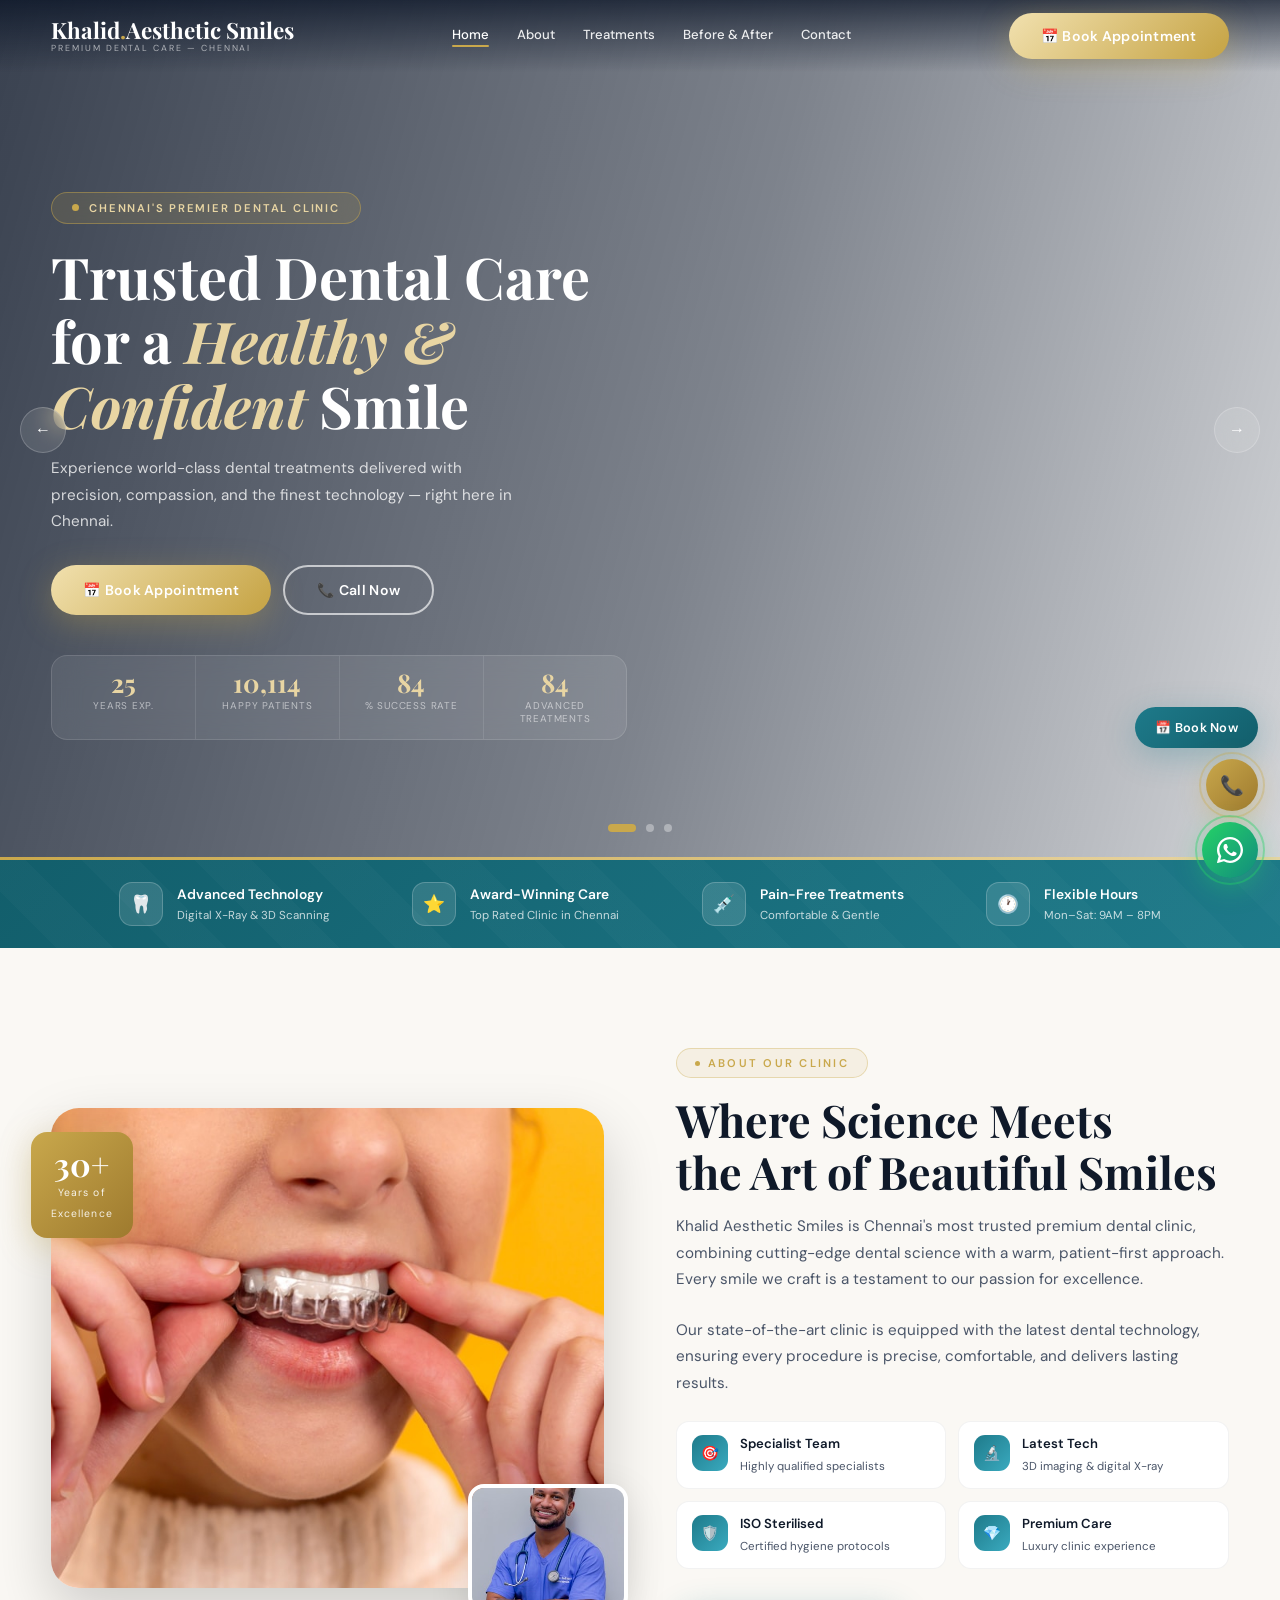
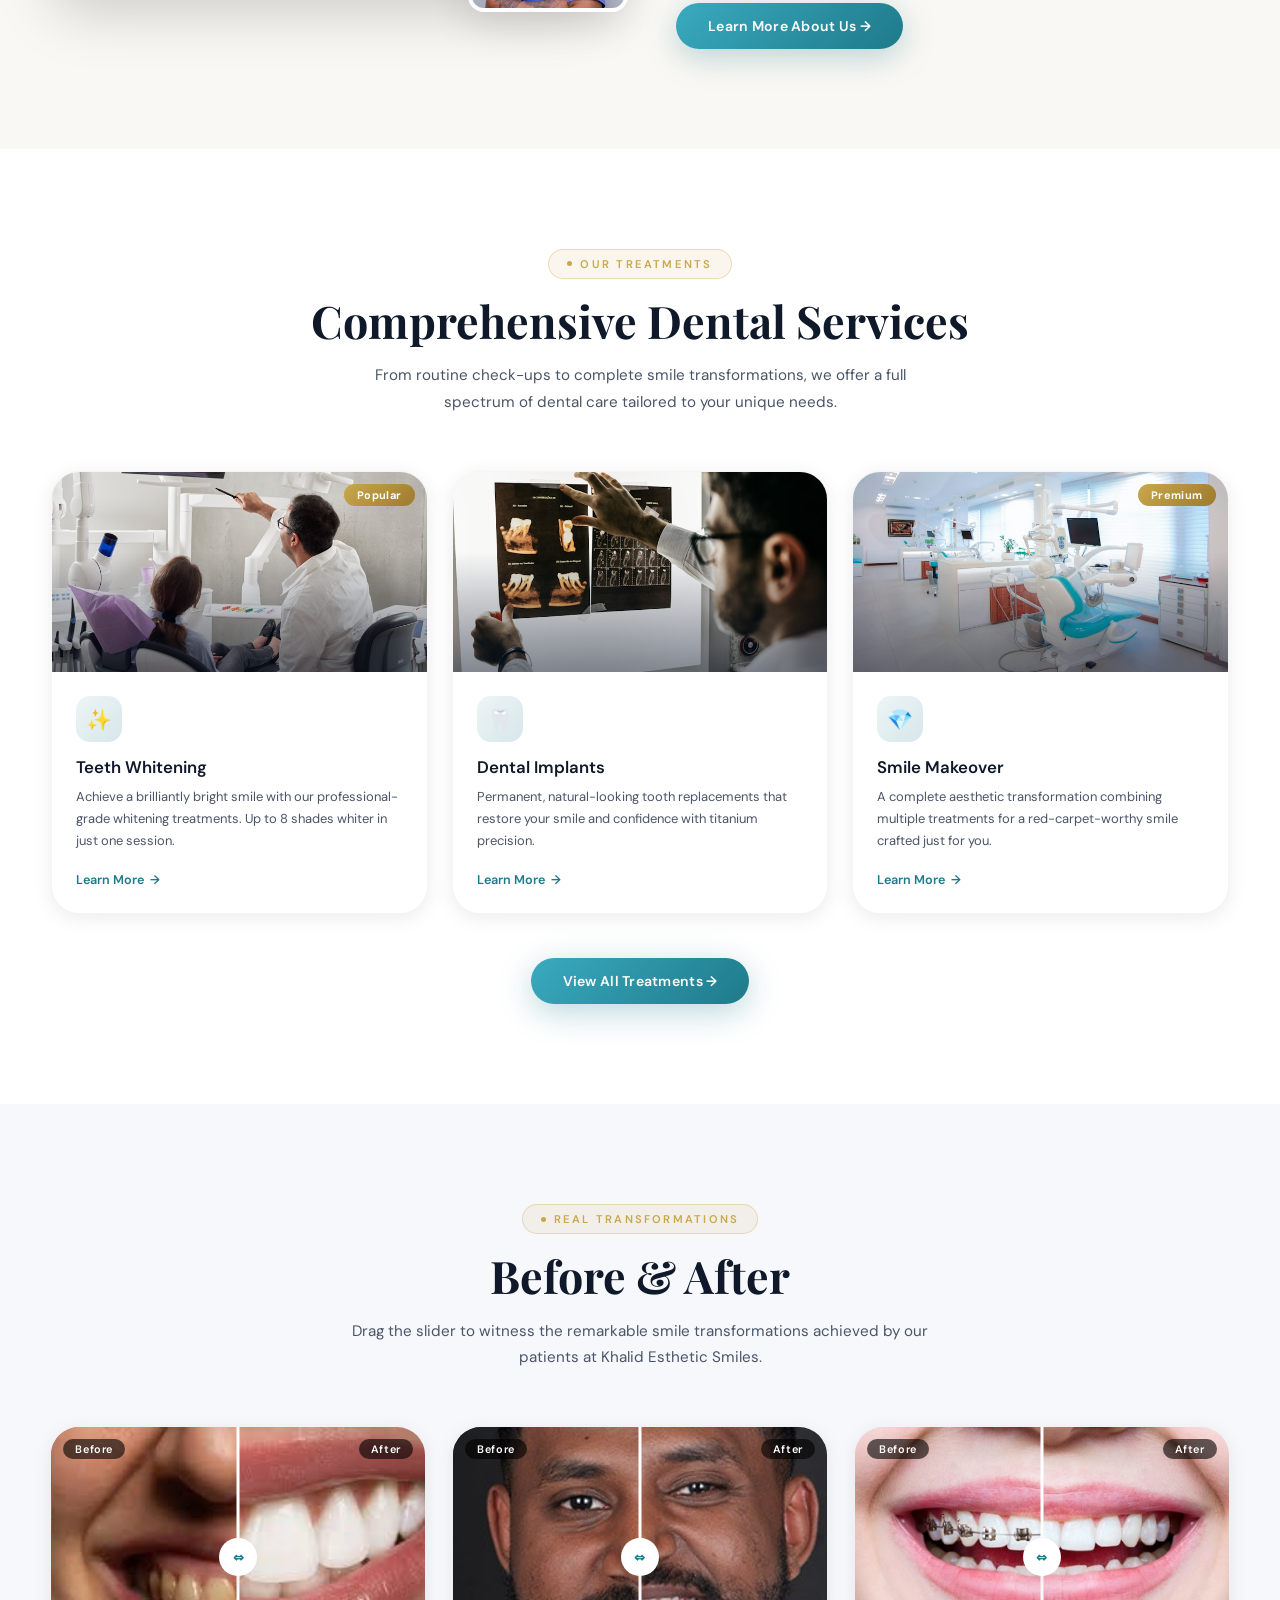
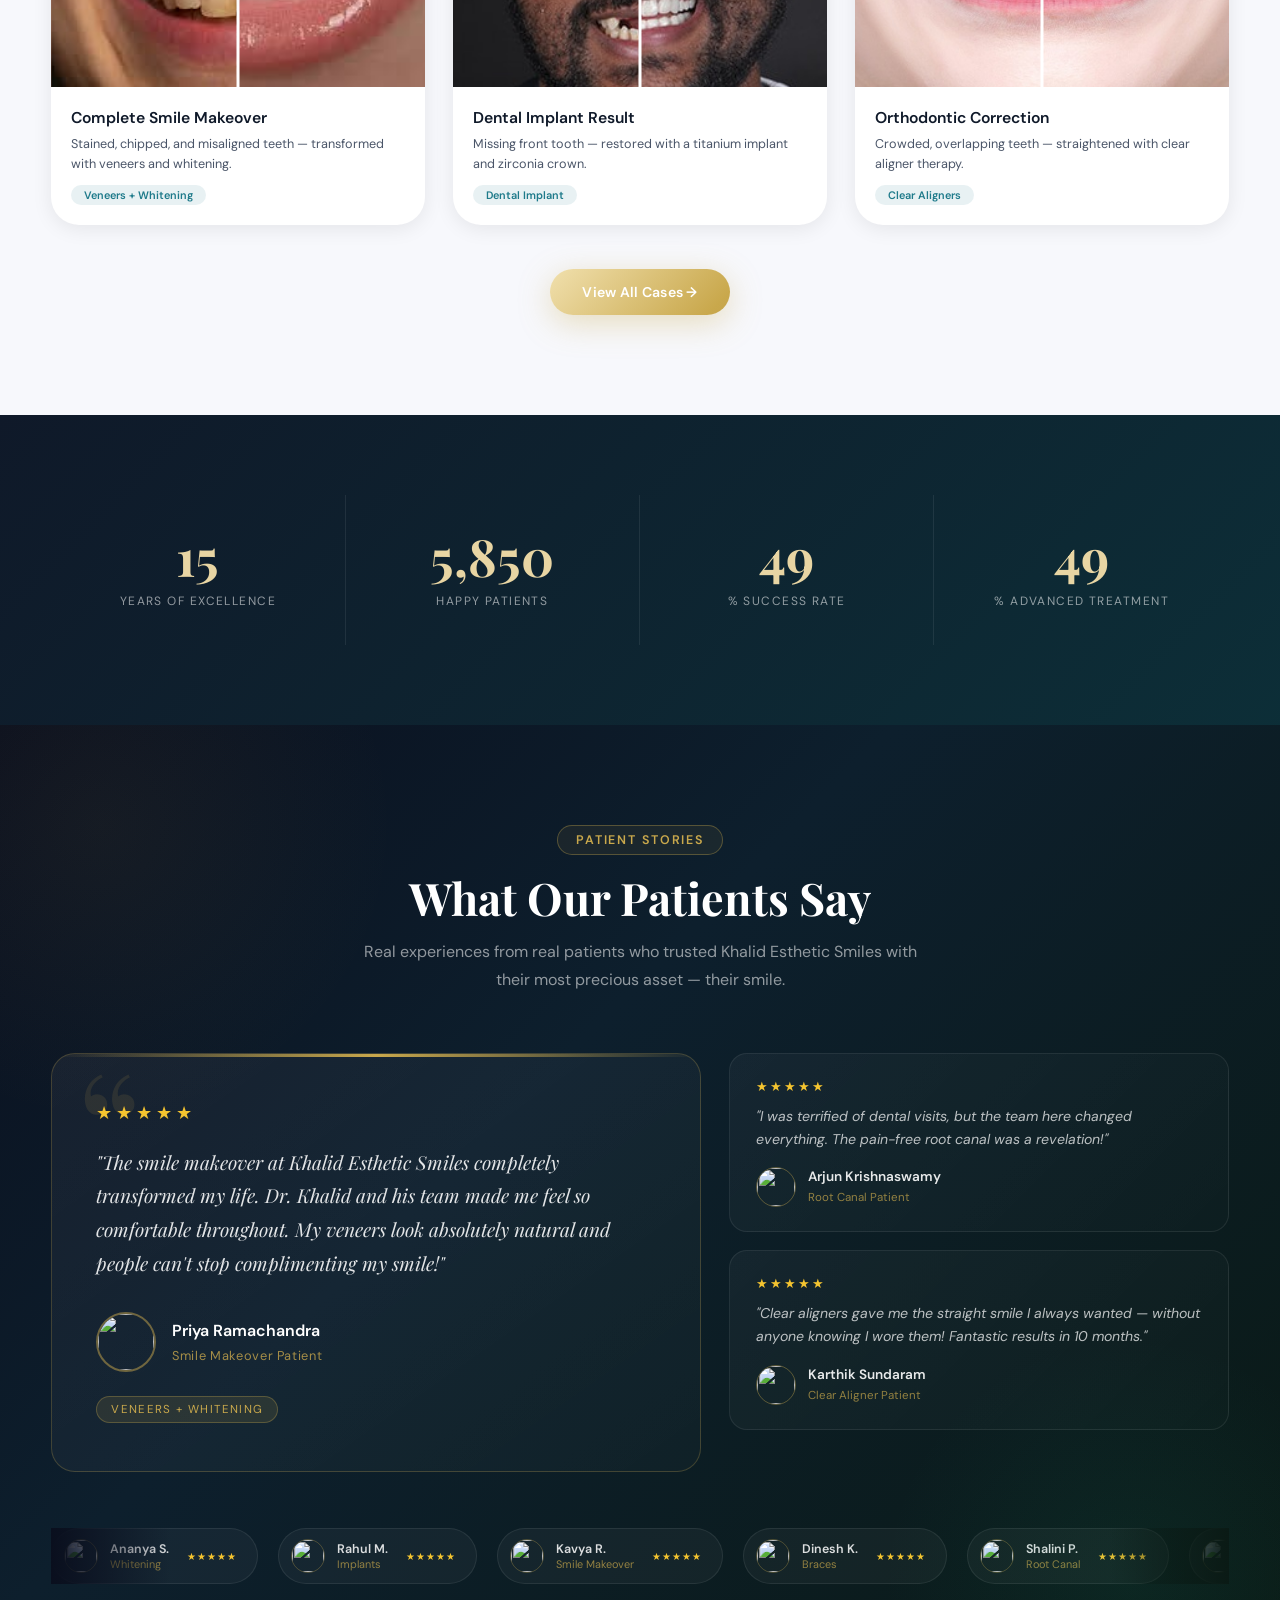
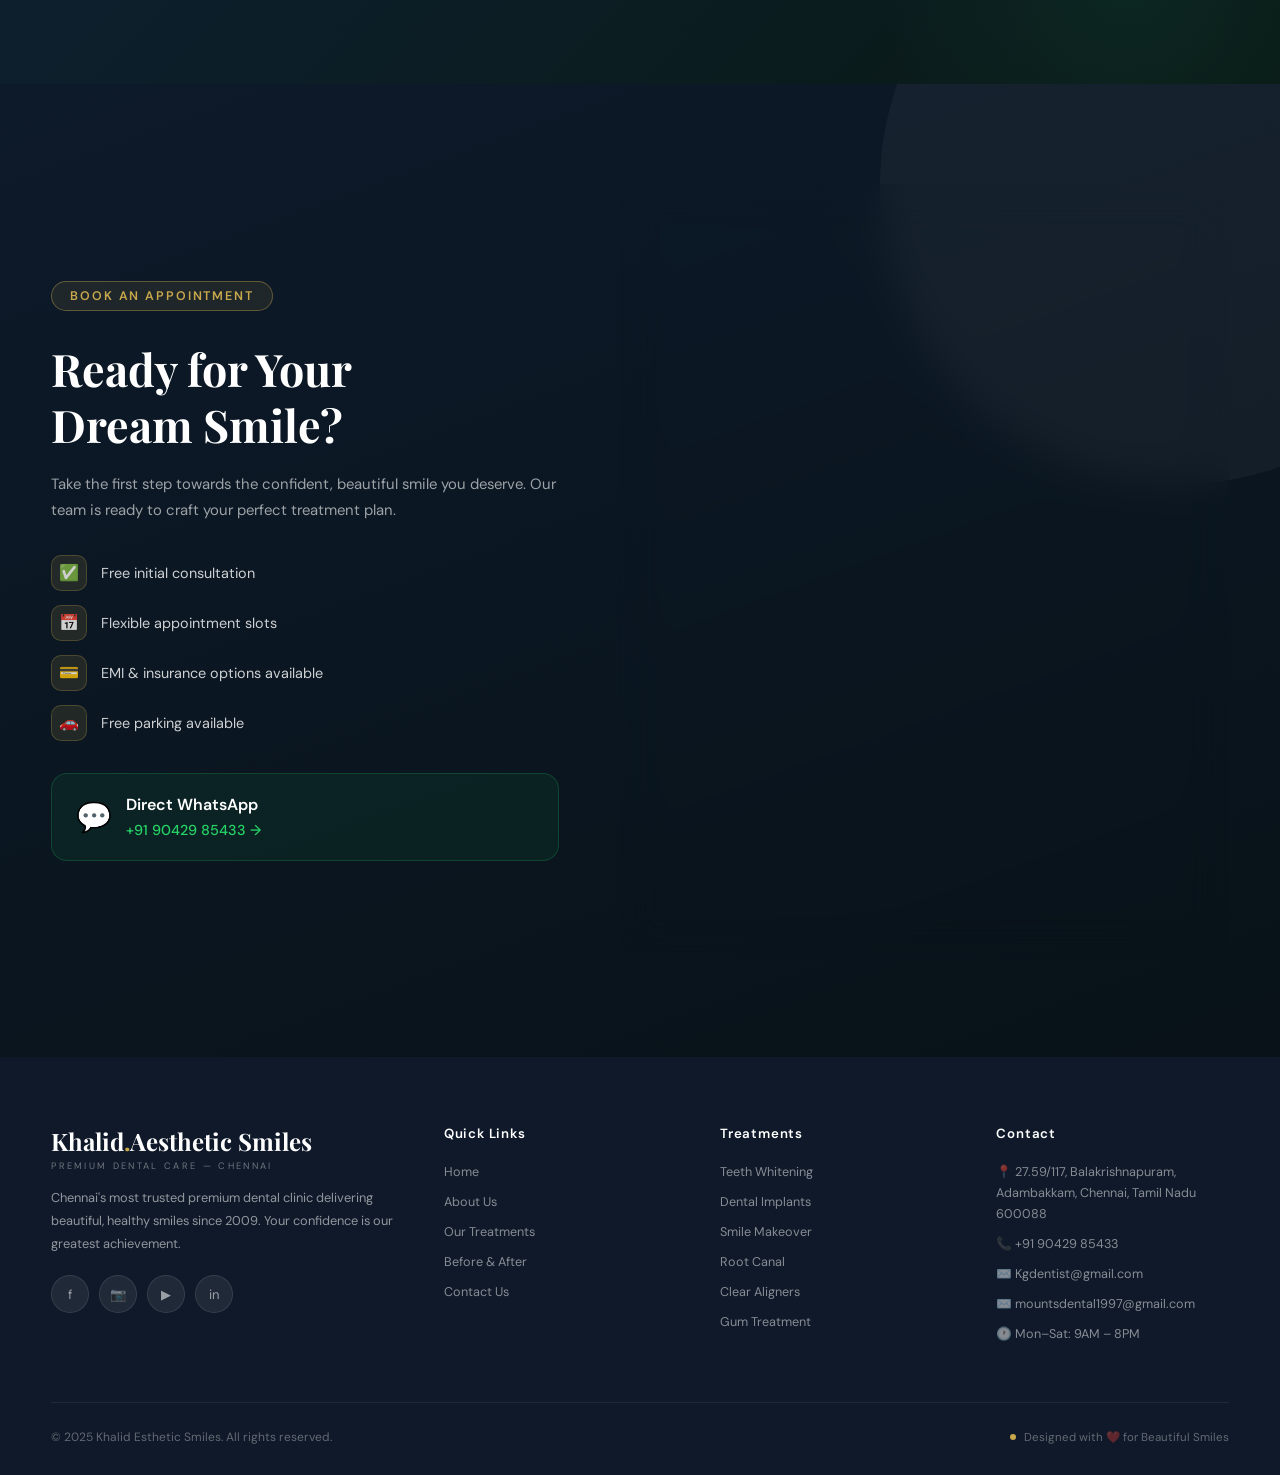
==== index.html @ a2b53bfa "Initial commit - Khalid Aesthetic Smiles dental website" ====
<!DOCTYPE html>
<html lang="en">
<head>
<meta charset="UTF-8">
<meta name="viewport" content="width=device-width, initial-scale=1.0">
<title>Khalid Esthetic Smiles | Premium Dental Care – Chennai</title>
<meta name="description" content="Khalid Esthetic Smiles – Chennai's trusted premium dental clinic. Teeth whitening, implants, smile makeovers, braces, root canals & more.">
<link rel="preconnect" href="https://fonts.googleapis.com">
<link href="https://fonts.googleapis.com/css2?family=Playfair+Display:ital,wght@0,400;0,600;0,700;1,400;1,600&family=DM+Sans:wght@300;400;500;600&display=swap" rel="stylesheet">
<link rel="stylesheet" href="css/style.css">

<style>
/* ══════════════════════════════════════
   REDESIGNED TESTIMONIALS SECTION
══════════════════════════════════════ */
.testimonials {
  padding: 100px 0;
  background: linear-gradient(135deg, #0a0f1e 0%, #0d1f2d 40%, #0a1a15 100%);
  position: relative;
  overflow: hidden;
}

.testimonials::before {
  content: '';
  position: absolute;
  top: -200px; left: -200px;
  width: 600px; height: 600px;
  background: radial-gradient(circle, rgba(201,168,76,0.06) 0%, transparent 70%);
  pointer-events: none;
}
.testimonials::after {
  content: '';
  position: absolute;
  bottom: -150px; right: -100px;
  width: 500px; height: 500px;
  background: radial-gradient(circle, rgba(32,178,140,0.08) 0%, transparent 70%);
  pointer-events: none;
}

.test-header {
  text-align: center;
  margin-bottom: 60px;
}
.test-header .section-tag {
  display: inline-block;
  color: #c9a84c;
  border: 1px solid rgba(201,168,76,0.35);
  background: rgba(201,168,76,0.08);
  padding: 6px 18px;
  border-radius: 30px;
  font-size: 0.78rem;
  letter-spacing: 0.15em;
  text-transform: uppercase;
  margin-bottom: 16px;
}
.test-header .section-title {
  font-family: 'Playfair Display', serif;
  font-size: clamp(2rem, 4vw, 2.8rem);
  color: #fff;
  margin-bottom: 14px;
  line-height: 1.2;
}
.test-header .section-sub {
  color: rgba(255,255,255,0.55);
  font-size: 1rem;
  max-width: 560px;
  margin: 0 auto;
  line-height: 1.7;
}

/* ── Featured Layout ── */
.test-layout {
  display: grid;
  grid-template-columns: 1.3fr 1fr;
  gap: 28px;
  align-items: start;
}

/* Big featured card on left */
.test-featured {
  background: linear-gradient(145deg, rgba(255,255,255,0.05), rgba(255,255,255,0.02));
  border: 1px solid rgba(201,168,76,0.25);
  border-radius: 24px;
  padding: 48px 44px;
  position: relative;
  overflow: hidden;
  transition: transform 0.4s ease, box-shadow 0.4s ease;
  cursor: pointer;
}
.test-featured:hover {
  transform: translateY(-6px);
  box-shadow: 0 30px 80px rgba(0,0,0,0.4), 0 0 0 1px rgba(201,168,76,0.4);
}
.test-featured::before {
  content: '\201C';
  position: absolute;
  top: -10px; left: 24px;
  font-family: 'Playfair Display', serif;
  font-size: 160px;
  color: rgba(201,168,76,0.12);
  line-height: 1;
  pointer-events: none;
}
.test-featured .tf-glow {
  position: absolute;
  top: 0; left: 0; right: 0; height: 3px;
  background: linear-gradient(90deg, transparent, #c9a84c, transparent);
  border-radius: 24px 24px 0 0;
}
.test-featured .tf-stars {
  display: flex;
  gap: 4px;
  margin-bottom: 22px;
}
.tf-star {
  font-size: 1.1rem;
  color: #f4c430;
  animation: starPop 0.3s ease both;
}
.tf-star:nth-child(1){animation-delay:0.1s}
.tf-star:nth-child(2){animation-delay:0.15s}
.tf-star:nth-child(3){animation-delay:0.2s}
.tf-star:nth-child(4){animation-delay:0.25s}
.tf-star:nth-child(5){animation-delay:0.3s}
@keyframes starPop {
  from { transform: scale(0) rotate(-20deg); opacity:0; }
  to   { transform: scale(1) rotate(0deg); opacity:1; }
}
.test-featured .tf-text {
  font-family: 'Playfair Display', serif;
  font-size: 1.2rem;
  font-style: italic;
  color: rgba(255,255,255,0.88);
  line-height: 1.75;
  margin-bottom: 32px;
}
.test-featured .tf-author {
  display: flex;
  align-items: center;
  gap: 16px;
}
.tf-avatar {
  width: 60px; height: 60px;
  border-radius: 50%;
  border: 2px solid rgba(201,168,76,0.5);
  overflow: hidden;
  flex-shrink: 0;
}
.tf-avatar img { width:100%; height:100%; object-fit:cover; }
.tf-name strong {
  display: block;
  color: #fff;
  font-size: 1rem;
  font-weight: 600;
  margin-bottom: 3px;
}
.tf-name span {
  color: rgba(201,168,76,0.8);
  font-size: 0.8rem;
  letter-spacing: 0.05em;
}
.tf-badge {
  display: inline-block;
  margin-top: 24px;
  background: rgba(201,168,76,0.12);
  border: 1px solid rgba(201,168,76,0.3);
  color: #c9a84c;
  font-size: 0.72rem;
  letter-spacing: 0.12em;
  text-transform: uppercase;
  padding: 5px 14px;
  border-radius: 30px;
}

/* Right column – stacked mini cards */
.test-stack {
  display: flex;
  flex-direction: column;
  gap: 18px;
}
.test-mini {
  background: linear-gradient(135deg, rgba(255,255,255,0.04), rgba(255,255,255,0.01));
  border: 1px solid rgba(255,255,255,0.08);
  border-radius: 18px;
  padding: 24px 26px;
  position: relative;
  cursor: pointer;
  transition: all 0.35s ease;
  overflow: hidden;
}
.test-mini::after {
  content: '';
  position: absolute;
  left: 0; top: 0; bottom: 0;
  width: 3px;
  background: linear-gradient(180deg, #c9a84c, #20b28c);
  border-radius: 18px 0 0 18px;
  opacity: 0;
  transition: opacity 0.3s;
}
.test-mini:hover {
  border-color: rgba(201,168,76,0.3);
  transform: translateX(6px);
  background: rgba(255,255,255,0.06);
}
.test-mini:hover::after { opacity: 1; }
.tm-stars { font-size: 0.8rem; color:#f4c430; margin-bottom: 10px; letter-spacing: 2px; }
.tm-text {
  color: rgba(255,255,255,0.72);
  font-size: 0.88rem;
  line-height: 1.65;
  margin-bottom: 16px;
  font-style: italic;
}
.tm-author {
  display: flex;
  align-items: center;
  gap: 12px;
}
.tm-avatar {
  width: 40px; height: 40px;
  border-radius: 50%;
  border: 1.5px solid rgba(201,168,76,0.4);
  overflow: hidden;
  flex-shrink: 0;
}
.tm-avatar img { width:100%; height:100%; object-fit:cover; }
.tm-name strong {
  display: block;
  color: rgba(255,255,255,0.9);
  font-size: 0.85rem;
  font-weight: 600;
}
.tm-name span {
  color: rgba(201,168,76,0.7);
  font-size: 0.72rem;
}

/* ── Scrolling marquee strip below ── */
.test-marquee-wrap {
  margin-top: 56px;
  overflow: hidden;
  position: relative;
}
.test-marquee-wrap::before,
.test-marquee-wrap::after {
  content: '';
  position: absolute;
  top: 0; bottom: 0;
  width: 120px;
  z-index: 2;
  pointer-events: none;
}
.test-marquee-wrap::before {
  left: 0;
  background: linear-gradient(90deg, #0a0f1e, transparent);
}
.test-marquee-wrap::after {
  right: 0;
  background: linear-gradient(-90deg, #0a1a15, transparent);
}
.test-marquee {
  display: flex;
  gap: 20px;
  animation: marqueeScroll 30s linear infinite;
  width: max-content;
}
.test-marquee:hover { animation-play-state: paused; }
@keyframes marqueeScroll {
  from { transform: translateX(0); }
  to   { transform: translateX(-50%); }
}
.tm-chip {
  display: flex;
  align-items: center;
  gap: 12px;
  background: rgba(255,255,255,0.04);
  border: 1px solid rgba(255,255,255,0.08);
  border-radius: 50px;
  padding: 10px 20px 10px 12px;
  white-space: nowrap;
  flex-shrink: 0;
  transition: border-color 0.3s;
}
.tm-chip:hover { border-color: rgba(201,168,76,0.35); }
.tm-chip-avatar {
  width: 34px; height: 34px;
  border-radius: 50%;
  overflow: hidden;
  border: 1.5px solid rgba(201,168,76,0.3);
  flex-shrink: 0;
}
.tm-chip-avatar img { width:100%; height:100%; object-fit:cover; }
.tm-chip-text { display: flex; flex-direction: column; }
.tm-chip-name { color: rgba(255,255,255,0.85); font-size: 0.78rem; font-weight: 600; }
.tm-chip-sub { color: rgba(201,168,76,0.7); font-size: 0.68rem; }
.tm-chip-stars { color: #f4c430; font-size: 0.65rem; letter-spacing: 1px; margin-left: 6px; }

/* ══════════════════════════════════════
   APPOINTMENT SECTION — WHATSAPP WIRED
══════════════════════════════════════ */
.appt-section {
  padding: 100px 0;
  background: linear-gradient(160deg, #0d1a2a, #081218);
  position: relative;
  overflow: hidden;
}
.appt-section::before {
  content: '';
  position: absolute;
  top: 0; left: 0; right: 0; bottom: 0;
  background: url("data:image/svg+xml,%3Csvg width='60' height='60' viewBox='0 0 60 60' xmlns='http://www.w3.org/2000/svg'%3E%3Cg fill='none' fill-rule='evenodd'%3E%3Cg fill='%23c9a84c' fill-opacity='0.03'%3E%3Cpath d='M36 34v-4h-2v4h-4v2h4v4h2v-4h4v-2h-4zm0-30V0h-2v4h-4v2h4v4h2V6h4V4h-4zM6 34v-4H4v4H0v2h4v4h2v-4h4v-2H6zM6 4V0H4v4H0v2h4v4h2V6h4V4H6z'/%3E%3C/g%3E%3C/g%3E%3C/svg%3E");
  pointer-events: none;
}

.appt-inner {
  display: grid;
  grid-template-columns: 1fr 1.2fr;
  gap: 60px;
  align-items: center;
  position: relative;
}

.appt-text h2 {
  font-family: 'Playfair Display', serif;
  font-size: clamp(2rem, 4vw, 2.8rem);
  color: #fff;
  line-height: 1.25;
  margin-bottom: 18px;
  margin-top: 14px;
}
.appt-text p {
  color: rgba(255,255,255,0.6);
  line-height: 1.75;
  margin-bottom: 32px;
}

.appt-features { display: flex; flex-direction: column; gap: 14px; }
.appt-feat {
  display: flex;
  align-items: center;
  gap: 14px;
  color: rgba(255,255,255,0.8);
  font-size: 0.9rem;
}
.appt-feat-icon {
  width: 36px; height: 36px;
  background: rgba(201,168,76,0.12);
  border: 1px solid rgba(201,168,76,0.25);
  border-radius: 10px;
  display: flex; align-items: center; justify-content: center;
  font-size: 1rem;
  flex-shrink: 0;
}

/* Form Card */
.appt-form-wrap {
  background: rgba(255,255,255,0.03);
  border: 1px solid rgba(255,255,255,0.1);
  border-radius: 28px;
  padding: 44px 40px;
  position: relative;
  backdrop-filter: blur(20px);
  box-shadow: 0 40px 100px rgba(0,0,0,0.4);
}
.appt-form-wrap::before {
  content: '';
  position: absolute;
  top: 0; left: 10%; right: 10%;
  height: 2px;
  background: linear-gradient(90deg, transparent, #c9a84c 40%, #20b28c 60%, transparent);
  border-radius: 100%;
}

.form-title {
  font-family: 'Playfair Display', serif;
  font-size: 1.6rem;
  color: #fff;
  margin-bottom: 6px;
}
.form-sub {
  color: rgba(255,255,255,0.45);
  font-size: 0.85rem;
  margin-bottom: 28px;
}

.form-row {
  display: grid;
  grid-template-columns: 1fr 1fr;
  gap: 16px;
}
.form-group {
  margin-bottom: 18px;
  display: flex;
  flex-direction: column;
  gap: 7px;
}
.form-group label {
  color: rgba(255,255,255,0.65);
  font-size: 0.78rem;
  letter-spacing: 0.07em;
  text-transform: uppercase;
  font-weight: 500;
}
.form-group input,
.form-group select,
.form-group textarea {
  background: rgba(255,255,255,0.04);
  border: 1px solid rgba(255,255,255,0.1);
  border-radius: 12px;
  padding: 13px 16px;
  color: #fff;
  font-size: 0.9rem;
  font-family: 'DM Sans', sans-serif;
  outline: none;
  transition: border-color 0.3s, background 0.3s, box-shadow 0.3s;
  width: 100%;
  box-sizing: border-box;
}
.form-group input::placeholder,
.form-group textarea::placeholder {
  color: rgba(255,255,255,0.25);
}
.form-group select option {
  background: #0d1a2a;
  color: #fff;
}
.form-group input:focus,
.form-group select:focus,
.form-group textarea:focus {
  border-color: rgba(201,168,76,0.6);
  background: rgba(201,168,76,0.04);
  box-shadow: 0 0 0 3px rgba(201,168,76,0.08);
}
.form-group textarea {
  resize: vertical;
  min-height: 90px;
}

/* WhatsApp Submit Button */
.submit-btn {
  width: 100%;
  padding: 16px;
  background: linear-gradient(135deg, #25D366, #128C7E);
  border: none;
  border-radius: 14px;
  color: #fff;
  font-size: 1rem;
  font-weight: 600;
  font-family: 'DM Sans', sans-serif;
  cursor: pointer;
  display: flex;
  align-items: center;
  justify-content: center;
  gap: 10px;
  transition: transform 0.25s ease, box-shadow 0.25s ease;
  margin-top: 6px;
  box-shadow: 0 8px 30px rgba(37,211,102,0.3);
  letter-spacing: 0.02em;
}
.submit-btn:hover {
  transform: translateY(-3px);
  box-shadow: 0 14px 40px rgba(37,211,102,0.45);
}
.submit-btn:active {
  transform: translateY(0);
}
.submit-btn svg {
  width: 22px; height: 22px; flex-shrink: 0;
}

.wa-note {
  text-align: center;
  margin-top: 14px;
  color: rgba(255,255,255,0.35);
  font-size: 0.75rem;
  display: flex;
  align-items: center;
  justify-content: center;
  gap: 6px;
}
.wa-note::before { content: '🔒'; font-size: 0.75rem; }

/* Success Message */
.success-msg {
  display: none;
  text-align: center;
  padding: 40px 20px;
  animation: successPop 0.5s cubic-bezier(0.34,1.56,0.64,1) both;
}
@keyframes successPop {
  from { transform: scale(0.7); opacity: 0; }
  to   { transform: scale(1); opacity: 1; }
}
.success-msg .check {
  font-size: 4rem;
  margin-bottom: 14px;
  animation: checkBounce 0.6s ease 0.2s both;
}
@keyframes checkBounce {
  0%,100%{transform:scale(1)} 50%{transform:scale(1.3)}
}
.success-msg h4 {
  font-family: 'Playfair Display', serif;
  font-size: 1.6rem;
  color: #fff;
  margin-bottom: 10px;
}
.success-msg p {
  color: rgba(255,255,255,0.6);
  font-size: 0.9rem;
  line-height: 1.6;
}
.success-msg .wa-link {
  display: inline-flex;
  align-items: center;
  gap: 8px;
  margin-top: 20px;
  background: linear-gradient(135deg, #25D366, #128C7E);
  color: #fff;
  padding: 12px 24px;
  border-radius: 50px;
  text-decoration: none;
  font-weight: 600;
  font-size: 0.9rem;
  box-shadow: 0 6px 20px rgba(37,211,102,0.3);
  transition: transform 0.3s;
}
.success-msg .wa-link:hover { transform: scale(1.05); }

/* ── Responsive ── */
@media (max-width: 900px) {
  .test-layout { grid-template-columns: 1fr; }
  .appt-inner  { grid-template-columns: 1fr; }
  .appt-text   { text-align: center; }
  .appt-features { align-items: center; }
}
@media (max-width: 600px) {
  .form-row { grid-template-columns: 1fr; }
  .appt-form-wrap { padding: 28px 22px; }
  .test-featured { padding: 32px 26px; }
}
</style>
</head>
<body>

<!-- ══ NAVBAR ══ -->
<nav id="navbar">
  <div class="container">
    <div class="nav-inner">
      <a class="logo" href="index.html">
        <span class="logo-main">Khalid<span class="logo-dot">.</span>Aesthetic Smiles</span>
        <span class="logo-sub">Premium Dental Care — Chennai</span>
      </a>
      <div class="nav-links">
        <a href="index.html" class="active">Home</a>
        <a href="pages/about.html">About</a>
        <a href="pages/treatments.html">Treatments</a>
        <a href="pages/before-after.html">Before &amp; After</a>
        <a href="pages/contact.html">Contact</a>
      </div>
      <div class="nav-cta">
        <button class="btn btn-gold" onclick="scrollToAppt()">📅 Book Appointment</button>
      </div>
      <div class="hamburger" onclick="toggleMobile()">
        <span></span><span></span><span></span>
      </div>
    </div>
  </div>
</nav>

<!-- Mobile Menu -->
<div class="mobile-menu" id="mobileMenu">
  <span class="mobile-close" onclick="toggleMobile()">✕</span>
  <a href="index.html" onclick="toggleMobile()">Home</a>
  <a href="pages/about.html" onclick="toggleMobile()">About Us</a>
  <a href="pages/treatments.html" onclick="toggleMobile()">Treatments</a>
  <a href="pages/before-after.html" onclick="toggleMobile()">Before &amp; After</a>
  <a href="pages/contact.html" onclick="toggleMobile()">Contact</a>
  <button class="btn btn-gold" onclick="scrollToAppt();toggleMobile()">📅 Book Appointment</button>
</div>

<!-- ══ HERO SLIDER ══ -->
<section id="hero">
  <div class="slides-wrap">
    <div class="slide slide-1 active">
      <div class="slide-bg"></div>
      <div class="slide-overlay"></div>
    </div>
    <div class="slide slide-2">
      <div class="slide-bg"></div>
      <div class="slide-overlay"></div>
    </div>
    <div class="slide slide-3">
      <div class="slide-bg"></div>
      <div class="slide-overlay"></div>
    </div>
  </div>
  <div class="slide-progress" id="slideProgress"></div>
  <div class="container hero-content">
    <div class="hero-inner">
      <div class="hero-badge">
        <span class="badge-dot"></span>
        Chennai's Premier Dental Clinic
      </div>
      <h1 class="hero-title">
        Trusted Dental Care<br>for a <em>Healthy &amp;<br>Confident</em> Smile
      </h1>
      <p class="hero-sub">
        Experience world-class dental treatments delivered with precision, compassion, and the finest technology — right here in Chennai.
      </p>
      <div class="hero-btns">
        <button class="btn btn-gold" onclick="scrollToAppt()">📅 Book Appointment</button>
        <a class="btn btn-outline" href="tel:+919042985433">📞 Call Now</a>
      </div>
      <div class="hero-stats">
        <div class="hero-stat">
          <span class="hero-stat-num" data-target="30">0</span>
          <span class="hero-stat-label">Years Exp.</span>
        </div>
        <div class="hero-stat">
          <span class="hero-stat-num" data-target="12000">0</span>
          <span class="hero-stat-label">Happy Patients</span>
        </div>
        <div class="hero-stat">
          <span class="hero-stat-num" data-target="100">0</span>
          <span class="hero-stat-label">% Success Rate</span>
        </div>
        <div class="hero-stat">
          <span class="hero-stat-num" data-target="100">0</span>
          <span class="hero-stat-label">Advanced Treatments</span>
        </div>
      </div>
    </div>
  </div>
  <div class="slide-arrows">
    <button class="arrow" onclick="changeSlide(-1)">&#8592;</button>
    <button class="arrow" onclick="changeSlide(1)">&#8594;</button>
  </div>
  <div class="slide-indicators">
    <div class="dot active" onclick="goSlide(0)"></div>
    <div class="dot" onclick="goSlide(1)"></div>
    <div class="dot" onclick="goSlide(2)"></div>
  </div>
</section>

<!-- ══ INTRO STRIP ══ -->
<div class="intro-strip">
  <div class="container">
    <div class="strip-inner">
      <div class="strip-item">
        <div class="strip-icon">🦷</div>
        <div class="strip-text"><strong>Advanced Technology</strong><span>Digital X-Ray &amp; 3D Scanning</span></div>
      </div>
      <div class="strip-item">
        <div class="strip-icon">⭐</div>
        <div class="strip-text"><strong>Award-Winning Care</strong><span>Top Rated Clinic in Chennai</span></div>
      </div>
      <div class="strip-item">
        <div class="strip-icon">💉</div>
        <div class="strip-text"><strong>Pain-Free Treatments</strong><span>Comfortable &amp; Gentle</span></div>
      </div>
      <div class="strip-item">
        <div class="strip-icon">🕐</div>
        <div class="strip-text"><strong>Flexible Hours</strong><span>Mon–Sat: 9AM – 8PM</span></div>
      </div>
    </div>
  </div>
</div>

<!-- ══ ABOUT SHORT ══ -->
<section class="about-short">
  <div class="container">
    <div class="about-grid">
      <div class="about-img-wrap reveal-left">
        <div class="about-img-main">
          <img src="img/about.jpg" alt="Khalid Dental Clinic">
        </div>
        <div class="about-img-float">
          <img src="img/about1.jpg" alt="Doctor">
        </div>
        <div class="about-badge-float">
          <strong>30+</strong>
          <span>Years of<br>Excellence</span>
        </div>
      </div>
      <div class="about-text reveal-right">
        <div class="section-tag">About Our Clinic</div>
        <h2 class="section-title">Where Science Meets<br>the Art of Beautiful Smiles</h2>
        <p class="section-sub">Khalid Aesthetic Smiles is Chennai's most trusted premium dental clinic, combining cutting-edge dental science with a warm, patient-first approach. Every smile we craft is a testament to our passion for excellence.</p>
        <p class="section-sub" style="margin-top:14px">Our state-of-the-art clinic is equipped with the latest dental technology, ensuring every procedure is precise, comfortable, and delivers lasting results.</p>
        <div class="about-features">
          <div class="about-feat"><div class="feat-icon">🎯</div><div class="feat-text"><strong>Specialist Team</strong><span>Highly qualified specialists</span></div></div>
          <div class="about-feat"><div class="feat-icon">🔬</div><div class="feat-text"><strong>Latest Tech</strong><span>3D imaging &amp; digital X-ray</span></div></div>
          <div class="about-feat"><div class="feat-icon">🛡️</div><div class="feat-text"><strong>ISO Sterilised</strong><span>Certified hygiene protocols</span></div></div>
          <div class="about-feat"><div class="feat-icon">💎</div><div class="feat-text"><strong>Premium Care</strong><span>Luxury clinic experience</span></div></div>
        </div>
        <div style="margin-top:34px">
          <a class="btn btn-teal" href="pages/about.html">Learn More About Us →</a>
        </div>
      </div>
    </div>
  </div>
</section>

<!-- ══ SERVICES ══ -->
<section class="services">
  <div class="container">
    <div class="services-header">
      <div class="section-tag reveal">Our Treatments</div>
      <h2 class="section-title reveal d1">Comprehensive Dental Services</h2>
      <p class="section-sub reveal d2">From routine check-ups to complete smile transformations, we offer a full spectrum of dental care tailored to your unique needs.</p>
    </div>
    <div class="services-grid">
      <div class="service-card reveal d1">
        <div class="service-img">
          <img src="img/s1.jpg" alt="Teeth Whitening">
          <div class="service-img-overlay"></div>
          <div class="service-badge">Popular</div>
        </div>
        <div class="service-body">
          <div class="service-icon">✨</div>
          <h3>Teeth Whitening</h3>
          <p>Achieve a brilliantly bright smile with our professional-grade whitening treatments. Up to 8 shades whiter in just one session.</p>
          <a class="learn-more" href="pages/treatments.html">Learn More <span>→</span></a>
        </div>
      </div>
      <div class="service-card reveal d2">
        <div class="service-img">
          <img src="img/s2.jpg" alt="Dental Implants">
          <div class="service-img-overlay"></div>
        </div>
        <div class="service-body">
          <div class="service-icon">🦷</div>
          <h3>Dental Implants</h3>
          <p>Permanent, natural-looking tooth replacements that restore your smile and confidence with titanium precision.</p>
          <a class="learn-more" href="pages/treatments.html">Learn More <span>→</span></a>
        </div>
      </div>
      <div class="service-card reveal d3">
        <div class="service-img">
          <img src="img/s3.jpg" alt="Smile Makeover">
          <div class="service-img-overlay"></div>
          <div class="service-badge">Premium</div>
        </div>
        <div class="service-body">
          <div class="service-icon">💎</div>
          <h3>Smile Makeover</h3>
          <p>A complete aesthetic transformation combining multiple treatments for a red-carpet-worthy smile crafted just for you.</p>
          <a class="learn-more" href="pages/treatments.html">Learn More <span>→</span></a>
        </div>
      </div>
    </div>
    <div style="text-align:center;margin-top:44px">
      <a class="btn btn-teal" href="pages/treatments.html">View All Treatments →</a>
    </div>
  </div>
</section>

<!-- ══ BEFORE AFTER PREVIEW ══ -->
<section class="before-after">
  <div class="container">
    <div class="ba-header">
      <div class="section-tag reveal">Real Transformations</div>
      <h2 class="section-title reveal d1">Before &amp; After</h2>
      <p class="section-sub reveal d2">Drag the slider to witness the remarkable smile transformations achieved by our patients at Khalid Esthetic Smiles.</p>
    </div>
    <div class="ba-grid">
      <div class="ba-card reveal d1">
        <div class="ba-compare" id="ba1">
          <div class="ba-before"><img src="img/t2.jpg" alt="Before"></div>
          <div class="ba-after" id="ba1-after"><img src="img/t1.jpg" alt="After"></div>
          <div class="ba-divider" id="ba1-div"></div>
          <div class="ba-handle" id="ba1-hdl">⇔</div>
          <div class="ba-labels"><span class="ba-label">Before</span><span class="ba-label">After</span></div>
        </div>
        <div class="ba-info"><h3>Complete Smile Makeover</h3><p>Stained, chipped, and misaligned teeth — transformed with veneers and whitening.</p><span class="ba-tag">Veneers + Whitening</span></div>
      </div>
      <div class="ba-card reveal d2">
        <div class="ba-compare" id="ba2">
          <div class="ba-before"><img src="img/t4.jpg" alt="Before"></div>
          <div class="ba-after" id="ba2-after"><img src="img/t3.jpg" alt="After"></div>
          <div class="ba-divider" id="ba2-div"></div>
          <div class="ba-handle" id="ba2-hdl">⇔</div>
          <div class="ba-labels"><span class="ba-label">Before</span><span class="ba-label">After</span></div>
        </div>
        <div class="ba-info"><h3>Dental Implant Result</h3><p>Missing front tooth — restored with a titanium implant and zirconia crown.</p><span class="ba-tag">Dental Implant</span></div>
      </div>
      <div class="ba-card reveal d3">
        <div class="ba-compare" id="ba3">
          <div class="ba-before"><img src="img/t6.jpg" alt="Before"></div>
          <div class="ba-after" id="ba3-after"><img src="img/t5.jpg" alt="After"></div>
          <div class="ba-divider" id="ba3-div"></div>
          <div class="ba-handle" id="ba3-hdl">⇔</div>
          <div class="ba-labels"><span class="ba-label">Before</span><span class="ba-label">After</span></div>
        </div>
        <div class="ba-info"><h3>Orthodontic Correction</h3><p>Crowded, overlapping teeth — straightened with clear aligner therapy.</p><span class="ba-tag">Clear Aligners</span></div>
      </div>
    </div>
    <div style="text-align:center;margin-top:44px">
      <a class="btn btn-gold" href="pages/before-after.html">View All Cases →</a>
    </div>
  </div>
</section>

<!-- ══ COUNTERS ══ -->
<section class="counters">
  <div class="container">
    <div class="counters-grid">
      <div class="counter-item reveal"><div class="counter-num count-anim" data-target="30">0</div><div class="counter-label">Years of Excellence</div></div>
      <div class="counter-item reveal d1"><div class="counter-num count-anim" data-target="12000">0</div><div class="counter-label">Happy Patients</div></div>
      <div class="counter-item reveal d2"><div class="counter-num count-anim" data-target="100">0</div><div class="counter-label">% Success Rate</div></div>
      <div class="counter-item reveal d3"><div class="counter-num count-anim" data-target="100">0</div><div class="counter-label">% Advanced Treatment</div></div>
    </div>
  </div>
</section>

<!-- ══════════════════════════════════════════════
     ✨ NEW REDESIGNED TESTIMONIALS SECTION ✨
══════════════════════════════════════════════ -->
<section class="testimonials">
  <div class="container">
    <div class="test-header">
      <div class="section-tag">Patient Stories</div>
      <h2 class="section-title">What Our Patients Say</h2>
      <p class="section-sub">Real experiences from real patients who trusted Khalid Esthetic Smiles with their most precious asset — their smile.</p>
    </div>

    <!-- Featured + Stack Layout -->
    <div class="test-layout">

      <!-- Left: Big featured card -->
      <div class="test-featured" id="featuredCard">
        <div class="tf-glow"></div>
        <div class="tf-stars">
          <span class="tf-star">★</span><span class="tf-star">★</span>
          <span class="tf-star">★</span><span class="tf-star">★</span><span class="tf-star">★</span>
        </div>
        <p class="tf-text" id="featuredText">
          "The smile makeover at Khalid Esthetic Smiles completely transformed my life. Dr. Khalid and his team made me feel so comfortable throughout. My veneers look absolutely natural and people can't stop complimenting my smile!"
        </p>
        <div class="tf-author">
          <div class="tf-avatar">
            <img id="featuredImg" src="https://images.unsplash.com/photo-1438761681033-6461ffad8d80?w=100&q=80" alt="">
          </div>
          <div class="tf-name">
            <strong id="featuredName">Priya Ramachandra</strong>
            <span id="featuredRole">Smile Makeover Patient</span>
          </div>
        </div>
        <div class="tf-badge" id="featuredBadge">Veneers + Whitening</div>
      </div>

      <!-- Right: Mini cards -->
      <div class="test-stack">
        <div class="test-mini" onclick="setFeatured(0)" data-index="0">
          <div class="tm-stars">★★★★★</div>
          <p class="tm-text">"I was terrified of dental visits, but the team here changed everything. The pain-free root canal was a revelation!"</p>
          <div class="tm-author">
            <div class="tm-avatar"><img src="https://images.unsplash.com/photo-1500648767791-00dcc994a43e?w=100&q=80" alt=""></div>
            <div class="tm-name"><strong>Arjun Krishnaswamy</strong><span>Root Canal Patient</span></div>
          </div>
        </div>
        
        <div class="test-mini" onclick="setFeatured(2)" data-index="2">
          <div class="tm-stars">★★★★★</div>
          <p class="tm-text">"Clear aligners gave me the straight smile I always wanted — without anyone knowing I wore them! Fantastic results in 10 months."</p>
          <div class="tm-author">
            <div class="tm-avatar"><img src="https://images.unsplash.com/photo-1507003211169-0a1dd7228f2d?w=100&q=80" alt=""></div>
            <div class="tm-name"><strong>Karthik Sundaram</strong><span>Clear Aligner Patient</span></div>
          </div>
        </div>
      </div>
    </div>

    <!-- Scrolling Marquee -->
    <div class="test-marquee-wrap">
      <div class="test-marquee" id="marqueeInner">
        <!-- duplicated for seamless loop -->
        <div class="tm-chip"><div class="tm-chip-avatar"><img src="https://images.unsplash.com/photo-1544005313-94ddf0286df2?w=80&q=80" alt=""></div><div class="tm-chip-text"><span class="tm-chip-name">Ananya S.</span><span class="tm-chip-sub">Whitening</span></div><span class="tm-chip-stars">★★★★★</span></div>
        <div class="tm-chip"><div class="tm-chip-avatar"><img src="https://images.unsplash.com/photo-1560250097-0b93528c311a?w=80&q=80" alt=""></div><div class="tm-chip-text"><span class="tm-chip-name">Rahul M.</span><span class="tm-chip-sub">Implants</span></div><span class="tm-chip-stars">★★★★★</span></div>
        <div class="tm-chip"><div class="tm-chip-avatar"><img src="https://images.unsplash.com/photo-1531746020798-e6953c6e8e04?w=80&q=80" alt=""></div><div class="tm-chip-text"><span class="tm-chip-name">Kavya R.</span><span class="tm-chip-sub">Smile Makeover</span></div><span class="tm-chip-stars">★★★★★</span></div>
        <div class="tm-chip"><div class="tm-chip-avatar"><img src="https://images.unsplash.com/photo-1472099645785-5658abf4ff4e?w=80&q=80" alt=""></div><div class="tm-chip-text"><span class="tm-chip-name">Dinesh K.</span><span class="tm-chip-sub">Braces</span></div><span class="tm-chip-stars">★★★★★</span></div>
        <div class="tm-chip"><div class="tm-chip-avatar"><img src="https://images.unsplash.com/photo-1487412720507-e7ab37603c6f?w=80&q=80" alt=""></div><div class="tm-chip-text"><span class="tm-chip-name">Shalini P.</span><span class="tm-chip-sub">Root Canal</span></div><span class="tm-chip-stars">★★★★★</span></div>
        <div class="tm-chip"><div class="tm-chip-avatar"><img src="https://images.unsplash.com/photo-1552058544-f2b08422138a?w=80&q=80" alt=""></div><div class="tm-chip-text"><span class="tm-chip-name">Vijay A.</span><span class="tm-chip-sub">Veneers</span></div><span class="tm-chip-stars">★★★★★</span></div>
        <div class="tm-chip"><div class="tm-chip-avatar"><img src="https://images.unsplash.com/photo-1580489944761-15a19d654956?w=80&q=80" alt=""></div><div class="tm-chip-text"><span class="tm-chip-name">Nithya S.</span><span class="tm-chip-sub">Aligners</span></div><span class="tm-chip-stars">★★★★★</span></div>
        <!-- duplicate for seamless -->
        <div class="tm-chip"><div class="tm-chip-avatar"><img src="https://images.unsplash.com/photo-1544005313-94ddf0286df2?w=80&q=80" alt=""></div><div class="tm-chip-text"><span class="tm-chip-name">Ananya S.</span><span class="tm-chip-sub">Whitening</span></div><span class="tm-chip-stars">★★★★★</span></div>
        <div class="tm-chip"><div class="tm-chip-avatar"><img src="https://images.unsplash.com/photo-1560250097-0b93528c311a?w=80&q=80" alt=""></div><div class="tm-chip-text"><span class="tm-chip-name">Rahul M.</span><span class="tm-chip-sub">Implants</span></div><span class="tm-chip-stars">★★★★★</span></div>
        <div class="tm-chip"><div class="tm-chip-avatar"><img src="https://images.unsplash.com/photo-1531746020798-e6953c6e8e04?w=80&q=80" alt=""></div><div class="tm-chip-text"><span class="tm-chip-name">Kavya R.</span><span class="tm-chip-sub">Smile Makeover</span></div><span class="tm-chip-stars">★★★★★</span></div>
        <div class="tm-chip"><div class="tm-chip-avatar"><img src="https://images.unsplash.com/photo-1472099645785-5658abf4ff4e?w=80&q=80" alt=""></div><div class="tm-chip-text"><span class="tm-chip-name">Dinesh K.</span><span class="tm-chip-sub">Braces</span></div><span class="tm-chip-stars">★★★★★</span></div>
        <div class="tm-chip"><div class="tm-chip-avatar"><img src="https://images.unsplash.com/photo-1487412720507-e7ab37603c6f?w=80&q=80" alt=""></div><div class="tm-chip-text"><span class="tm-chip-name">Shalini P.</span><span class="tm-chip-sub">Root Canal</span></div><span class="tm-chip-stars">★★★★★</span></div>
        <div class="tm-chip"><div class="tm-chip-avatar"><img src="https://images.unsplash.com/photo-1552058544-f2b08422138a?w=80&q=80" alt=""></div><div class="tm-chip-text"><span class="tm-chip-name">Vijay A.</span><span class="tm-chip-sub">Veneers</span></div><span class="tm-chip-stars">★★★★★</span></div>
        <div class="tm-chip"><div class="tm-chip-avatar"><img src="https://images.unsplash.com/photo-1580489944761-15a19d654956?w=80&q=80" alt=""></div><div class="tm-chip-text"><span class="tm-chip-name">Nithya S.</span><span class="tm-chip-sub">Aligners</span></div><span class="tm-chip-stars">★★★★★</span></div>
      </div>
    </div>

  </div>
</section>

<!-- ══════════════════════════════════════════════
     📅 APPOINTMENT FORM → WHATSAPP 9042985433
══════════════════════════════════════════════ -->
<section class="appt-section" id="appointment">
  <div class="container">
    <div class="appt-inner">
      <div class="appt-text reveal-left">
        <div class="section-tag" style="display:inline-block;color:#c9a84c;border:1px solid rgba(201,168,76,0.4);background:rgba(201,168,76,0.1);padding:6px 18px;border-radius:30px;font-size:0.78rem;letter-spacing:0.15em;text-transform:uppercase;margin-bottom:16px;">Book an Appointment</div>
        <h2>Ready for Your<br>Dream Smile?</h2>
        <p>Take the first step towards the confident, beautiful smile you deserve. Our team is ready to craft your perfect treatment plan.</p>
        <div class="appt-features">
          <div class="appt-feat"><div class="appt-feat-icon">✅</div><span>Free initial consultation</span></div>
          <div class="appt-feat"><div class="appt-feat-icon">📅</div><span>Flexible appointment slots</span></div>
          <div class="appt-feat"><div class="appt-feat-icon">💳</div><span>EMI &amp; insurance options available</span></div>
          <div class="appt-feat"><div class="appt-feat-icon">🚗</div><span>Free parking available</span></div>
        </div>

        <!-- WhatsApp direct link -->
        <div style="margin-top:32px;padding:20px 24px;background:rgba(37,211,102,0.07);border:1px solid rgba(37,211,102,0.2);border-radius:16px;display:flex;align-items:center;gap:14px;">
          <div style="font-size:1.8rem;flex-shrink:0;">💬</div>
          <div>
            <div style="color:#fff;font-weight:600;margin-bottom:4px;">Direct WhatsApp</div>
            <a href="https://wa.me/919042985433" target="_blank" style="color:#25D366;font-size:0.9rem;text-decoration:none;font-weight:500;">+91 90429 85433 →</a>
          </div>
        </div>
      </div>

      <!-- Form -->
      <div class="appt-form-wrap reveal-right">
        <h3 class="form-title">Book Your Appointment</h3>
        <p class="form-sub">Fill the form — details will be sent via WhatsApp instantly.</p>
        <div id="apptForm">
          <div class="form-row">
            <div class="form-group">
              <label>Full Name *</label>
              <input type="text" id="fName" placeholder="Your full name">
            </div>
            <div class="form-group">
              <label>Phone Number *</label>
              <input type="tel" id="fPhone" placeholder="+91 98765 43210">
            </div>
          </div>
          <div class="form-group">
            <label>Email Address</label>
            <input type="email" id="fEmail" placeholder="your@email.com">
          </div>
          <div class="form-row">
            <div class="form-group">
              <label>Preferred Date *</label>
              <input type="date" id="fDate">
            </div>
            <div class="form-group">
              <label>Preferred Time *</label>
              <input type="time" id="fTime">
            </div>
          </div>
          <div class="form-group">
            <label>Treatment Needed</label>
            <select id="fTreatment">
              <option value="">Select a treatment</option>
              <option>Teeth Whitening</option>
              <option>Dental Implants</option>
              <option>Root Canal Treatment</option>
              <option>Smile Makeover</option>
              <option>Braces &amp; Aligners</option>
              <option>Cosmetic Dentistry</option>
              <option>Gum Treatment</option>
              <option>General Checkup</option>
            </select>
          </div>
          <div class="form-group">
            <label>Message (optional)</label>
            <textarea id="fMessage" placeholder="Any specific concerns or questions..."></textarea>
          </div>
          <button class="submit-btn" onclick="submitAppt()">
            <svg viewBox="0 0 24 24" fill="white"><path d="M17.472 14.382c-.297-.149-1.758-.867-2.03-.967-.273-.099-.471-.148-.67.15-.197.297-.767.966-.94 1.164-.173.199-.347.223-.644.075-.297-.15-1.255-.463-2.39-1.475-.883-.788-1.48-1.761-1.653-2.059-.173-.297-.018-.458.13-.606.134-.133.298-.347.446-.52.149-.174.198-.298.298-.497.099-.198.05-.371-.025-.52-.075-.149-.669-1.612-.916-2.207-.242-.579-.487-.5-.669-.51-.173-.008-.371-.01-.57-.01-.198 0-.52.074-.792.372-.272.297-1.04 1.016-1.04 2.479 0 1.462 1.065 2.875 1.213 3.074.149.198 2.096 3.2 5.077 4.487.709.306 1.262.489 1.694.625.712.227 1.36.195 1.871.118.571-.085 1.758-.719 2.006-1.413.248-.694.248-1.289.173-1.413-.074-.124-.272-.198-.57-.347z"/><path d="M12 0C5.373 0 0 5.373 0 12c0 2.114.548 4.103 1.508 5.836L.057 23.293a.5.5 0 00.607.65l5.674-1.484A11.945 11.945 0 0012 24c6.627 0 12-5.373 12-12S18.627 0 12 0zm0 21.818a9.794 9.794 0 01-4.964-1.349l-.356-.212-3.668.96.977-3.572-.232-.368A9.818 9.818 0 012.182 12C2.182 6.578 6.578 2.182 12 2.182S21.818 6.578 21.818 12 17.422 21.818 12 21.818z"/></svg>
            Send via WhatsApp
          </button>
          <p class="wa-note">Your details are sent directly &amp; securely via WhatsApp</p>
        </div>

        <div class="success-msg" id="apptSuccess">
          <div class="check">🎉</div>
          <h4>Appointment Requested!</h4>
          <p>Your details have been sent to us via WhatsApp. We'll confirm your appointment very soon!</p>
          <a class="wa-link" href="https://wa.me/919042985433" target="_blank">
            <svg width="18" height="18" viewBox="0 0 24 24" fill="white"><path d="M17.472 14.382c-.297-.149-1.758-.867-2.03-.967-.273-.099-.471-.148-.67.15-.197.297-.767.966-.94 1.164-.173.199-.347.223-.644.075-.297-.15-1.255-.463-2.39-1.475-.883-.788-1.48-1.761-1.653-2.059-.173-.297-.018-.458.13-.606.134-.133.298-.347.446-.52.149-.174.198-.298.298-.497.099-.198.05-.371-.025-.52-.075-.149-.669-1.612-.916-2.207-.242-.579-.487-.5-.669-.51-.173-.008-.371-.01-.57-.01-.198 0-.52.074-.792.372-.272.297-1.04 1.016-1.04 2.479 0 1.462 1.065 2.875 1.213 3.074.149.198 2.096 3.2 5.077 4.487.709.306 1.262.489 1.694.625.712.227 1.36.195 1.871.118.571-.085 1.758-.719 2.006-1.413.248-.694.248-1.289.173-1.413-.074-.124-.272-.198-.57-.347z"/><path d="M12 0C5.373 0 0 5.373 0 12c0 2.114.548 4.103 1.508 5.836L.057 23.293a.5.5 0 00.607.65l5.674-1.484A11.945 11.945 0 0012 24c6.627 0 12-5.373 12-12S18.627 0 12 0zm0 21.818a9.794 9.794 0 01-4.964-1.349l-.356-.212-3.668.96.977-3.572-.232-.368A9.818 9.818 0 012.182 12C2.182 6.578 6.578 2.182 12 2.182S21.818 6.578 21.818 12 17.422 21.818 12 21.818z"/></svg>
            Chat on WhatsApp
          </a>
        </div>
      </div>
    </div>
  </div>
</section>

<!-- ══ FOOTER ══ -->
<footer>
  <div class="container">
    <div class="footer-grid">
      <div class="footer-brand">
        <div class="flogo">Khalid<span style="color:var(--gold)">.</span>Aesthetic Smiles</div>
        <div style="font-size:0.58rem;letter-spacing:0.25em;text-transform:uppercase;color:rgba(255,255,255,0.4);margin-top:3px">Premium Dental Care — Chennai</div>
        <p class="footer-about">Chennai's most trusted premium dental clinic delivering beautiful, healthy smiles since 2009. Your confidence is our greatest achievement.</p>
        <div class="footer-socials">
          <a class="social-btn" href="#" title="Facebook">f</a>
          <a class="social-btn" href="#" title="Instagram">📷</a>
          <a class="social-btn" href="#" title="YouTube">▶</a>
          <a class="social-btn" href="#" title="LinkedIn">in</a>
        </div>
      </div>
      <div class="footer-col">
        <h4>Quick Links</h4>
        <ul>
          <li><a href="index.html">Home</a></li>
          <li><a href="pages/about.html">About Us</a></li>
          <li><a href="pages/treatments.html">Our Treatments</a></li>
          <li><a href="pages/before-after.html">Before &amp; After</a></li>
          <li><a href="pages/contact.html">Contact Us</a></li>
        </ul>
      </div>
      <div class="footer-col">
        <h4>Treatments</h4>
        <ul>
          <li><a href="pages/treatments.html">Teeth Whitening</a></li>
          <li><a href="pages/treatments.html">Dental Implants</a></li>
          <li><a href="pages/treatments.html">Smile Makeover</a></li>
          <li><a href="pages/treatments.html">Root Canal</a></li>
          <li><a href="pages/treatments.html">Clear Aligners</a></li>
          <li><a href="pages/treatments.html">Gum Treatment</a></li>
        </ul>
      </div>
      <div class="footer-col">
        <h4>Contact</h4>
        <ul>
          <li><a href="#">📍 27.59/117, Balakrishnapuram, Adambakkam, Chennai, Tamil Nadu 600088</a></li>
          <li><a href="tel:+919042985433">📞 +91 90429 85433</a></li>
          <li><a href="mailto:Kgdentist@gmail.com ">✉️ Kgdentist@gmail.com </a></li>
          <li><a href="mailto:mountsdental1997@gmail.com">✉️ mountsdental1997@gmail.com </a></li>
          <li><a href="#">🕐 Mon–Sat: 9AM – 8PM</a></li>
        </ul>
      </div>
    </div>
    <div class="footer-bottom">
      <div class="footer-copy">© 2025 Khalid Esthetic Smiles. All rights reserved.</div>
      <div class="footer-badge"><div class="gold-dot"></div>Designed with ❤️ for Beautiful Smiles</div>
    </div>
  </div>
</footer>

<!-- ══ FLOATING ACTION BUTTONS ══ -->
<div class="float-actions">
  <button class="float-book" onclick="scrollToAppt()">📅 Book Now</button>
  <div class="float-call-wrap">
    <span class="float-tooltip">Call Us</span>
    <a class="float-call" href="tel:+919042985433" title="Call Us">📞</a>
  </div>
  <div class="float-wa-wrap">
    <span class="float-tooltip">WhatsApp Us</span>
    <a class="float-wa" href="https://wa.me/919042985433" target="_blank" title="WhatsApp Us">
      <svg width="26" height="26" viewBox="0 0 24 24" fill="white"><path d="M17.472 14.382c-.297-.149-1.758-.867-2.03-.967-.273-.099-.471-.148-.67.15-.197.297-.767.966-.94 1.164-.173.199-.347.223-.644.075-.297-.15-1.255-.463-2.39-1.475-.883-.788-1.48-1.761-1.653-2.059-.173-.297-.018-.458.13-.606.134-.133.298-.347.446-.52.149-.174.198-.298.298-.497.099-.198.05-.371-.025-.52-.075-.149-.669-1.612-.916-2.207-.242-.579-.487-.5-.669-.51-.173-.008-.371-.01-.57-.01-.198 0-.52.074-.792.372-.272.297-1.04 1.016-1.04 2.479 0 1.462 1.065 2.875 1.213 3.074.149.198 2.096 3.2 5.077 4.487.709.306 1.262.489 1.694.625.712.227 1.36.195 1.871.118.571-.085 1.758-.719 2.006-1.413.248-.694.248-1.289.173-1.413-.074-.124-.272-.198-.57-.347z"/><path d="M12 0C5.373 0 0 5.373 0 12c0 2.114.548 4.103 1.508 5.836L.057 23.293a.5.5 0 00.607.65l5.674-1.484A11.945 11.945 0 0012 24c6.627 0 12-5.373 12-12S18.627 0 12 0zm0 21.818a9.794 9.794 0 01-4.964-1.349l-.356-.212-3.668.96.977-3.572-.232-.368A9.818 9.818 0 012.182 12C2.182 6.578 6.578 2.182 12 2.182S21.818 6.578 21.818 12 17.422 21.818 12 21.818z"/></svg>
    </a>
  </div>
</div>

<script src="js/main.js"></script>
<script>
/* ══════════════════════════════════════
   TESTIMONIALS — Interactive Featured
══════════════════════════════════════ */
const testimonialsData = [
  {
    text: '"I was terrified of dental visits, but the team here changed everything. The pain-free root canal was a revelation! The clinic is stunning and the staff incredibly professional."',
    img: 'https://images.unsplash.com/photo-1500648767791-00dcc994a43e?w=100&q=80',
    name: 'Arjun Krishnaswamy',
    role: 'Root Canal Patient',
    badge: 'Root Canal Treatment'
  },
  {
    text: '"My dental implants are perfect — I can\'t tell them apart from my natural teeth. Dr. Khalid is a true artist. Best dental experience I\'ve ever had, worth every rupee!"',
    img: 'https://images.unsplash.com/photo-1494790108755-2616b612b786?w=100&q=80',
    name: 'Meera Venkatesh',
    role: 'Dental Implant Patient',
    badge: 'Dental Implant'
  },
  {
    text: '"Clear aligners from Khalid Esthetic Smiles gave me the straight smile I always wanted — without anyone knowing I was wearing them! Fantastic results in just 10 months."',
    img: 'https://images.unsplash.com/photo-1507003211169-0a1dd7228f2d?w=100&q=80',
    name: 'Karthik Sundaram',
    role: 'Clear Aligner Patient',
    badge: 'Clear Aligners'
  }
];

function setFeatured(index) {
  const d = testimonialsData[index];
  const fc = document.getElementById('featuredCard');
  fc.style.opacity = '0';
  fc.style.transform = 'translateY(10px)';
  setTimeout(() => {
    document.getElementById('featuredText').textContent  = d.text;
    document.getElementById('featuredImg').src           = d.img;
    document.getElementById('featuredName').textContent  = d.name;
    document.getElementById('featuredRole').textContent  = d.role;
    document.getElementById('featuredBadge').textContent = d.badge;
    fc.style.transition = 'opacity 0.4s, transform 0.4s';
    fc.style.opacity    = '1';
    fc.style.transform  = 'translateY(0)';
  }, 200);
  document.querySelectorAll('.test-mini').forEach((el, i) => {
    el.style.borderColor = i === index ? 'rgba(201,168,76,0.45)' : 'rgba(255,255,255,0.08)';
  });
}

/* ══════════════════════════════════════
   APPOINTMENT → WHATSAPP 9042985433
══════════════════════════════════════ */
function submitAppt() {
  const name      = document.getElementById('fName').value.trim();
  const phone     = document.getElementById('fPhone').value.trim();
  const email     = document.getElementById('fEmail').value.trim();
  const date      = document.getElementById('fDate').value;
  const time      = document.getElementById('fTime').value;
  const treatment = document.getElementById('fTreatment').value;
  const message   = document.getElementById('fMessage').value.trim();

  if (!name) { alert('Please enter your name.'); return; }
  if (!phone) { alert('Please enter your phone number.'); return; }

  // Format date nicely
  let formattedDate = date;
  if (date) {
    const d = new Date(date);
    formattedDate = d.toLocaleDateString('en-IN', { weekday:'long', year:'numeric', month:'long', day:'numeric' });
  }

  // Format time nicely
  let formattedTime = time;
  if (time) {
    const [h, m] = time.split(':');
    const hr = parseInt(h);
    const ampm = hr >= 12 ? 'PM' : 'AM';
    formattedTime = `${hr % 12 || 12}:${m} ${ampm}`;
  }

  // Build WhatsApp message
  const waMessage =
`*New Appointment Request*
━━━━━━━━━━━━━━━━━━━
 *Name:* ${name}
*Phone:* ${phone}${email ? `\n *Email:* ${email}` : ''}
*Date:* ${formattedDate || 'Not specified'}
*Time:* ${formattedTime || 'Not specified'}
*Treatment:* ${treatment || 'Not specified'}${message ? `\n *Message:* ${message}` : ''}
━━━━━━━━━━━━━━━━━━━
Sent from *Khalid Esthetic Smiles* Website`;

  const waURL = `https://wa.me/919042985433?text=${encodeURIComponent(waMessage)}`;

  // Show success state
  document.getElementById('apptForm').style.display    = 'none';
  document.getElementById('apptSuccess').style.display = 'block';

  // Open WhatsApp
  window.open(waURL, '_blank');
}

function scrollToAppt() {
  document.getElementById('appointment').scrollIntoView({ behavior: 'smooth' });
}
</script>
</body>
</html>
---- css/style.css ----
/* ══════════════════════════════════════════════
   KHALID ESTHETIC SMILES — MASTER STYLESHEET
   ══════════════════════════════════════════════ */

@import url('https://fonts.googleapis.com/css2?family=Playfair+Display:ital,wght@0,400;0,600;0,700;1,400;1,600&family=DM+Sans:wght@300;400;500;600&family=DM+Serif+Display:ital@0;1&display=swap');

:root {
  --gold: #C9A84C;
  --gold-lt: #E8D5A3;
  --gold-dk: #9E7A2E;
  --gold-shine: #F5E6B8;
  --teal: #1E7A8A;
  --teal-lt: #3AAABF;
  --teal-dk: #125E6B;
  --white: #FFFFFF;
  --off-white: #F7F8FC;
  --cream: #FAF8F4;
  --text: #0F1929;
  --text-md: #4A5568;
  --text-lt: #94A3B8;
  --glass: rgba(255,255,255,0.75);
  --glass-border: rgba(255,255,255,0.3);
  --shadow-xs: 0 2px 8px rgba(0,0,0,0.06);
  --shadow-sm: 0 4px 20px rgba(0,0,0,0.08);
  --shadow-md: 0 12px 40px rgba(0,0,0,0.12);
  --shadow-lg: 0 24px 60px rgba(0,0,0,0.18);
  --shadow-gold: 0 8px 32px rgba(201,168,76,0.35);
  --shadow-teal: 0 8px 32px rgba(30,122,138,0.3);
  --radius: 16px;
  --radius-lg: 28px;
  --radius-xl: 40px;
  --ease: cubic-bezier(0.4,0,0.2,1);
  --spring: cubic-bezier(0.34,1.56,0.64,1);
  --t: 0.35s;
  --navbar-h: 72px; /* ✅ Fixed navbar height variable */
}

*, *::before, *::after { margin:0; padding:0; box-sizing:border-box; }
html { scroll-behavior:smooth; font-size:16px; }
body { font-family:'DM Sans',sans-serif; color:var(--text); background:var(--white); overflow-x:hidden; }
img { max-width:100%; display:block; }
a { text-decoration:none; color:inherit; }
ul { list-style:none; }

/* ── UTILITY ── */
.container { width:92%; max-width:1240px; margin:0 auto; }
.section-tag {
  display:inline-flex; align-items:center; gap:8px;
  font-size:0.7rem; font-weight:600; letter-spacing:0.2em; text-transform:uppercase;
  color:var(--gold); background:rgba(201,168,76,0.1);
  border:1px solid rgba(201,168,76,0.35); padding:7px 18px;
  border-radius:50px; margin-bottom:16px;
}
.section-tag::before { content:''; width:5px; height:5px; border-radius:50%; background:var(--gold); }
.section-title {
  font-family:'Playfair Display',serif;
  font-size:clamp(1.8rem,3.5vw,2.8rem); /* ✅ Reduced from 3.2rem */
  font-weight:700; line-height:1.15; color:var(--text); margin-bottom:16px;
}
.section-sub { font-size:0.95rem; color:var(--text-md); line-height:1.75; max-width:580px; }
.btn {
  display:inline-flex; align-items:center; gap:9px;
  padding:14px 32px; border-radius:50px;
  font-family:'DM Sans',sans-serif; font-size:0.88rem; font-weight:600;
  cursor:pointer; border:none; transition:all var(--t) var(--ease);
  letter-spacing:0.02em; position:relative; overflow:hidden;
}
.btn::after {
  content:''; position:absolute; inset:0;
  background:rgba(255,255,255,0.15); opacity:0;
  transition:opacity var(--t);
}
.btn:hover::after { opacity:1; }
.btn-gold {
  background:linear-gradient(135deg,var(--gold-shine),var(--gold),var(--gold-dk));
  background-size:200% 200%; background-position:0% 50%;
  color:#fff; box-shadow:var(--shadow-gold);
}
.btn-gold:hover { background-position:100% 50%; transform:translateY(-2px); box-shadow:0 16px 40px rgba(201,168,76,0.5); }
.btn-outline { background:transparent; color:var(--white); border:2px solid rgba(255,255,255,0.65); }
.btn-outline:hover { background:rgba(255,255,255,0.15); border-color:rgba(255,255,255,0.9); }
.btn-teal { background:linear-gradient(135deg,var(--teal-lt),var(--teal),var(--teal-dk)); background-size:200% 200%; color:#fff; box-shadow:var(--shadow-teal); }
.btn-teal:hover { transform:translateY(-2px); box-shadow:0 16px 40px rgba(30,122,138,0.45); background-position:100% 50%; }
.reveal { opacity:0; transform:translateY(40px); transition:opacity 0.75s ease,transform 0.75s ease; }
.reveal.visible { opacity:1; transform:none; }
.reveal-left { opacity:0; transform:translateX(-50px); transition:opacity 0.75s ease,transform 0.75s ease; }
.reveal-left.visible { opacity:1; transform:none; }
.reveal-right { opacity:0; transform:translateX(50px); transition:opacity 0.75s ease,transform 0.75s ease; }
.reveal-right.visible { opacity:1; transform:none; }
.d1{transition-delay:.1s}.d2{transition-delay:.2s}.d3{transition-delay:.3s}.d4{transition-delay:.4s}.d5{transition-delay:.5s}

/* ══════════════
   NAVBAR  ✅ FIXED
══════════════ */
#navbar {
  position:fixed; top:0; left:0; right:0; z-index:1000;
  height:var(--navbar-h);
  display:flex; align-items:center;
  padding:0;
  transition:all var(--t) var(--ease);
  /* ✅ Subtle gradient so it separates from hero without full block */
  background:linear-gradient(to bottom, rgba(8,18,36,0.72) 0%, rgba(8,18,36,0) 100%);
}
#navbar.scrolled {
  background:rgba(255,255,255,0.97);
  backdrop-filter:blur(24px) saturate(180%);
  box-shadow:0 1px 0 rgba(0,0,0,0.06),var(--shadow-sm);
  height:64px;
}
.nav-inner { display:flex; align-items:center; justify-content:space-between; gap:20px; width:100%; }
.logo { display:flex; flex-direction:column; line-height:1; gap:2px; }
.logo-main {
  font-family:'Playfair Display',serif; font-size:1.4rem; font-weight:700; /* ✅ Slightly smaller */
  color:var(--white); transition:color var(--t);
}
.logo-dot { color:var(--gold); }
.logo-sub {
  font-size:0.55rem; letter-spacing:0.22em; text-transform:uppercase;
  color:rgba(255,255,255,0.6); transition:color var(--t);
}
#navbar.scrolled .logo-main { color:var(--text); }
#navbar.scrolled .logo-sub { color:var(--text-lt); }
.nav-links { display:flex; align-items:center; gap:28px; } /* ✅ Reduced gap */
.nav-links a {
  font-size:0.82rem; font-weight:500;
  color:rgba(255,255,255,0.9); transition:all var(--t);
  position:relative; padding-bottom:4px;
}
.nav-links a::after {
  content:''; position:absolute; bottom:0; left:0; width:0;
  height:2px; background:var(--gold); border-radius:2px; transition:width var(--t);
}
.nav-links a:hover { color:var(--white); }
.nav-links a:hover::after, .nav-links a.active::after { width:100%; }
.nav-links a.active { color:var(--white); }
#navbar.scrolled .nav-links a { color:var(--text-md); }
#navbar.scrolled .nav-links a:hover,
#navbar.scrolled .nav-links a.active { color:var(--teal); }
.nav-cta { display:flex; align-items:center; gap:10px; }
.hamburger { display:none; flex-direction:column; gap:5px; cursor:pointer; padding:6px; }
.hamburger span { width:26px; height:2px; background:var(--white); border-radius:2px; transition:all var(--t); display:block; }
#navbar.scrolled .hamburger span { background:var(--text); }

/* Mobile Menu */
.mobile-menu {
  display:none; position:fixed; inset:0;
  background:rgba(255,255,255,0.98); backdrop-filter:blur(24px);
  z-index:999; flex-direction:column; align-items:center;
  justify-content:center; gap:28px;
}
.mobile-menu.open { display:flex; animation:fadeIn 0.25s ease; }
@keyframes fadeIn { from{opacity:0} to{opacity:1} }
.mobile-menu a {
  font-size:1.5rem; font-family:'Playfair Display',serif;
  font-weight:600; color:var(--text); transition:color var(--t);
}
.mobile-menu a:hover { color:var(--teal); }
.mobile-close { position:absolute; top:24px; right:28px; font-size:1.6rem; cursor:pointer; color:var(--text-md); }

/* ══════════════
   HERO SLIDER  ✅ FIXED
══════════════ */
#hero {
  position:relative;
  height:100vh;
  min-height:600px;
  max-height:860px; /* ✅ Cap max height so it doesn't go too tall */
  overflow:hidden;
}

/* Slides */
.slides-wrap { position:absolute; inset:0; }
.slide { position:absolute; inset:0; opacity:0; transition:opacity 1.4s ease; z-index:1; }
.slide.active { opacity:1; z-index:2; }
.slide-bg {
  position:absolute; inset:0; background-size:cover; background-position:center;
  transform:scale(1.08); transition:transform 8s linear; will-change:transform;
}
.slide.active .slide-bg { transform:scale(1); }
.slide-overlay {
  position:absolute; inset:0;
  background:linear-gradient(105deg,rgba(8,18,36,0.80) 0%,rgba(8,18,36,0.52) 55%,rgba(8,18,36,0.18) 100%);
}

.slide-1 .slide-bg { background-image:url('https://images.unsplash.com/photo-1606811971618-4486d14f3f99?w=1800&q=90'); }
.slide-2 .slide-bg { background-image:url('https://images.unsplash.com/photo-1629909615184-74f495363b67?w=1800&q=90'); }
.slide-3 .slide-bg { background-image:url('https://images.unsplash.com/photo-1588776814546-1ffcf47267a5?w=1800&q=90'); }

/* ✅ Hero Content — properly spaced below navbar */
.hero-content {
  position:relative; z-index:10; height:100%;
  display:flex; align-items:center;
  padding-top:var(--navbar-h); /* ✅ Exactly navbar height — no overlap */
}
.hero-inner { max-width:600px; } /* ✅ Constrained width */

.hero-badge {
  display:inline-flex; align-items:center; gap:10px;
  background:rgba(201,168,76,0.15); border:1px solid rgba(201,168,76,0.45);
  backdrop-filter:blur(10px); border-radius:50px;
  padding:8px 20px; color:var(--gold-lt);
  font-size:0.7rem; font-weight:600; letter-spacing:0.16em;
  text-transform:uppercase; margin-bottom:20px; /* ✅ Tighter margin */
  animation:slideDown 0.8s var(--spring) 0.3s both;
}
.badge-dot {
  width:7px; height:7px; border-radius:50%; background:var(--gold);
  animation:pulseDot 2.2s infinite;
}
@keyframes pulseDot { 0%,100%{opacity:1;transform:scale(1)} 50%{opacity:0.5;transform:scale(1.6)} }
@keyframes slideDown { from{opacity:0;transform:translateY(-20px)} to{opacity:1;transform:none} }

/* ✅ KEY FIX — Hero title much smaller */
.hero-title {
  font-family:'Playfair Display',serif;
  font-size:clamp(2rem, 4.5vw, 3.6rem); /* ✅ Was clamp(2.6rem,6.5vw,5.2rem) — now 30% smaller */
  font-weight:700; color:var(--white);
  line-height:1.12; margin-bottom:18px;
  animation:heroUp 0.9s var(--ease) 0.5s both;
}
.hero-title em { color:var(--gold-lt); font-style:italic; }

.hero-sub {
  font-size:0.95rem; color:rgba(255,255,255,0.78); /* ✅ Slightly smaller */
  line-height:1.75; max-width:480px; margin-bottom:30px;
  animation:heroUp 0.9s var(--ease) 0.7s both;
}
@keyframes heroUp { from{opacity:0;transform:translateY(28px)} to{opacity:1;transform:none} }

.hero-btns {
  display:flex; flex-wrap:wrap; gap:12px; margin-bottom:40px; /* ✅ Tighter */
  animation:heroUp 0.9s var(--ease) 0.9s both;
}

/* ✅ Stats bar — more compact */
.hero-stats {
  display:flex; gap:0; flex-wrap:wrap;
  background:rgba(255,255,255,0.08); backdrop-filter:blur(14px);
  border:1px solid rgba(255,255,255,0.12); border-radius:16px;
  overflow:hidden; animation:heroUp 0.9s var(--ease) 1.1s both;
}
.hero-stat {
  padding:14px 24px; /* ✅ Reduced from 18px 32px */
  border-right:1px solid rgba(255,255,255,0.1); text-align:center;
  flex:1; min-width:80px;
}
.hero-stat:last-child { border-right:none; }
.hero-stat-num {
  font-family:'Playfair Display',serif; font-size:1.6rem; /* ✅ Reduced from 2rem */
  font-weight:700; color:var(--gold-lt); line-height:1; display:block;
}
.hero-stat-label {
  font-size:0.62rem; color:rgba(255,255,255,0.55);
  letter-spacing:0.08em; text-transform:uppercase; margin-top:4px; display:block;
}

/* Slide controls */
.slide-arrows {
  position:absolute; bottom:50%; transform:translateY(50%);
  width:100%; display:flex; justify-content:space-between;
  padding:0 20px; z-index:10; pointer-events:none;
}
.arrow {
  width:46px; height:46px; border-radius:50%; /* ✅ Slightly smaller */
  background:rgba(255,255,255,0.1); backdrop-filter:blur(12px);
  border:1px solid rgba(255,255,255,0.2);
  color:#fff; font-size:1rem; cursor:pointer;
  display:flex; align-items:center; justify-content:center;
  transition:all var(--t); pointer-events:all;
  font-weight:600;
}
.arrow:hover { background:var(--gold); border-color:var(--gold); transform:scale(1.08); }

.slide-indicators {
  position:absolute; bottom:28px; left:50%; transform:translateX(-50%);
  display:flex; gap:10px; z-index:10; align-items:center;
}
.dot {
  width:8px; height:8px; border-radius:50%;
  background:rgba(255,255,255,0.35); cursor:pointer; transition:all var(--t);
}
.dot.active { width:28px; border-radius:4px; background:var(--gold); }

/* Slide progress line */
.slide-progress {
  position:absolute; bottom:0; left:0; height:3px;
  background:linear-gradient(90deg,var(--gold),var(--gold-lt));
  z-index:10; transition:width 0.1s linear; width:0%;
}

/* ══════════════
   INTRO STRIP
══════════════ */
.intro-strip {
  background:linear-gradient(135deg,var(--teal-dk),var(--teal));
  padding:22px 0; position:relative; overflow:hidden;
}
.intro-strip::before {
  content:''; position:absolute; inset:0;
  background:repeating-linear-gradient(45deg,transparent,transparent 40px,rgba(255,255,255,0.02) 40px,rgba(255,255,255,0.02) 80px);
}
.strip-inner { display:flex; justify-content:space-evenly; flex-wrap:wrap; gap:14px; position:relative; }
.strip-item { display:flex; align-items:center; gap:14px; color:#fff; }
.strip-icon {
  width:44px; height:44px; background:rgba(255,255,255,0.12);
  border:1px solid rgba(255,255,255,0.2); border-radius:13px;
  display:flex; align-items:center; justify-content:center; font-size:1.1rem; flex-shrink:0;
}
.strip-text strong { display:block; font-size:0.86rem; font-weight:600; }
.strip-text span { font-size:0.72rem; opacity:0.75; }

/* ══════════════
   ABOUT SHORT
══════════════ */
.about-short { padding:100px 0; background:var(--cream); }
.about-grid { display:grid; grid-template-columns:1fr 1fr; gap:72px; align-items:center; }
.about-img-wrap { position:relative; }
.about-img-main { border-radius:var(--radius-lg); overflow:hidden; box-shadow:var(--shadow-lg); }
.about-img-main img { width:100%; height:480px; object-fit:cover; transition:transform 0.6s ease; }
.about-img-main:hover img { transform:scale(1.04); }
.about-img-float {
  position:absolute; bottom:-24px; right:-24px;
  width:160px; border-radius:var(--radius);
  overflow:hidden; box-shadow:var(--shadow-md); border:4px solid var(--white);
}
.about-img-float img { width:100%; height:120px; object-fit:cover; }
.about-badge-float {
  position:absolute; top:24px; left:-20px;
  background:linear-gradient(135deg,var(--gold),var(--gold-dk));
  color:#fff; border-radius:var(--radius); padding:16px 20px;
  box-shadow:var(--shadow-gold); text-align:center;
}
.about-badge-float strong { display:block; font-family:'Playfair Display',serif; font-size:2rem; line-height:1; }
.about-badge-float span { font-size:0.65rem; letter-spacing:0.1em; opacity:0.88; }
.about-text .section-sub { max-width:100%; margin-bottom:24px; }
.about-features { display:grid; grid-template-columns:1fr 1fr; gap:12px; margin-top:24px; }
.about-feat {
  display:flex; align-items:flex-start; gap:12px;
  padding:13px 15px; background:var(--white); border-radius:13px;
  border:1px solid rgba(0,0,0,0.05); transition:all var(--t);
}
.about-feat:hover { box-shadow:var(--shadow-sm); transform:translateY(-2px); }
.feat-icon {
  width:36px; height:36px;
  background:linear-gradient(135deg,var(--teal),var(--teal-lt));
  border-radius:11px; display:flex; align-items:center; justify-content:center;
  color:#fff; font-size:0.9rem; flex-shrink:0;
}
.feat-text strong { display:block; font-size:0.82rem; font-weight:600; margin-bottom:2px; }
.feat-text span { font-size:0.72rem; color:var(--text-md); }

/* ══════════════
   SERVICES
══════════════ */
.services { padding:100px 0; background:var(--white); }
.services-header { text-align:center; margin-bottom:56px; }
.services-header .section-sub { margin:0 auto; }
.services-grid { display:grid; grid-template-columns:repeat(auto-fit,minmax(300px,1fr)); gap:24px; }
.service-card {
  background:var(--white); border-radius:var(--radius-lg);
  overflow:hidden; box-shadow:var(--shadow-sm);
  transition:all var(--t) var(--ease); cursor:pointer;
  border:1px solid rgba(0,0,0,0.04);
}
.service-card:hover { transform:translateY(-10px); box-shadow:var(--shadow-lg); }
.service-img { height:200px; overflow:hidden; position:relative; }
.service-img img { width:100%; height:100%; object-fit:cover; transition:transform 0.6s ease; }
.service-card:hover .service-img img { transform:scale(1.1); }
.service-img-overlay {
  position:absolute; inset:0;
  background:linear-gradient(to top,rgba(10,20,40,0.5),transparent 60%);
}
.service-badge {
  position:absolute; top:12px; right:12px;
  background:linear-gradient(135deg,var(--gold),var(--gold-dk));
  color:#fff; border-radius:50px; padding:4px 13px;
  font-size:0.68rem; font-weight:700; letter-spacing:0.04em;
}
.service-body { padding:24px; }
.service-icon {
  width:46px; height:46px; border-radius:14px;
  background:linear-gradient(135deg,rgba(30,122,138,0.08),rgba(30,122,138,0.18));
  display:flex; align-items:center; justify-content:center;
  font-size:1.3rem; margin-bottom:14px;
}
.service-body h3 { font-size:1.05rem; font-weight:600; margin-bottom:8px; }
.service-body p { font-size:0.81rem; color:var(--text-md); line-height:1.7; margin-bottom:16px; }
.learn-more {
  display:inline-flex; align-items:center; gap:6px;
  font-size:0.79rem; font-weight:600; color:var(--teal); transition:all var(--t);
}
.learn-more:hover { gap:12px; }

/* ══════════════
   BEFORE/AFTER
══════════════ */
.before-after { padding:100px 0; background:var(--off-white); }
.ba-header { text-align:center; margin-bottom:56px; }
.ba-header .section-sub { margin:0 auto; }
.ba-grid { display:grid; grid-template-columns:repeat(auto-fit,minmax(320px,1fr)); gap:28px; }
.ba-card {
  background:var(--white); border-radius:var(--radius-lg);
  overflow:hidden; box-shadow:var(--shadow-sm); transition:all var(--t);
}
.ba-card:hover { box-shadow:var(--shadow-md); transform:translateY(-5px); }
.ba-compare { position:relative; height:260px; overflow:hidden; cursor:col-resize; user-select:none; }
.ba-before,.ba-after { position:absolute; inset:0; }
.ba-before img,.ba-after img { width:100%; height:100%; object-fit:cover; }
.ba-after { clip-path:inset(0 50% 0 0); }
.ba-divider { position:absolute; top:0; bottom:0; left:50%; width:3px; background:var(--white); transform:translateX(-50%); z-index:5; pointer-events:none; }
.ba-handle {
  position:absolute; top:50%; left:50%; transform:translate(-50%,-50%);
  width:38px; height:38px; border-radius:50%; background:var(--white);
  box-shadow:var(--shadow-md); display:flex; align-items:center;
  justify-content:center; font-size:0.82rem; color:var(--teal); z-index:6; pointer-events:none; font-weight:700;
}
.ba-labels { position:absolute; top:12px; display:flex; justify-content:space-between; width:100%; padding:0 12px; z-index:4; pointer-events:none; }
.ba-label { background:rgba(0,0,0,0.6); color:#fff; border-radius:50px; padding:3px 12px; font-size:0.68rem; font-weight:600; letter-spacing:0.06em; }
.ba-info { padding:20px; }
.ba-info h3 { font-size:0.98rem; font-weight:600; margin-bottom:6px; }
.ba-info p { font-size:0.79rem; color:var(--text-md); line-height:1.6; margin-bottom:9px; }
.ba-tag { display:inline-block; background:rgba(30,122,138,0.1); color:var(--teal); border-radius:50px; padding:3px 13px; font-size:0.68rem; font-weight:600; }

/* ══════════════
   COUNTERS
══════════════ */
.counters {
  padding:80px 0;
  background:var(--text); position:relative; overflow:hidden;
}
.counters::before {
  content:''; position:absolute; inset:0;
  background:url('https://images.unsplash.com/photo-1631815589968-fdb09a223b1e?w=1400&q=50') center/cover;
  opacity:0.06;
}
.counters::after {
  content:''; position:absolute; inset:0;
  background:linear-gradient(135deg,rgba(15,25,41,0.9),rgba(12,50,58,0.85));
}
.counters-grid { display:grid; grid-template-columns:repeat(auto-fit,minmax(190px,1fr)); gap:0; position:relative; z-index:2; }
.counter-item { padding:36px 20px; text-align:center; border-right:1px solid rgba(255,255,255,0.08); }
.counter-item:last-child { border-right:none; }
.counter-num {
  font-family:'Playfair Display',serif; font-size:3.2rem; /* ✅ Slightly reduced */
  font-weight:700; color:var(--gold-lt); line-height:1; margin-bottom:10px;
}
.counter-label { font-size:0.75rem; color:rgba(255,255,255,0.55); letter-spacing:0.12em; text-transform:uppercase; }

/* ══════════════
   TESTIMONIALS
══════════════ */
.testimonials { padding:100px 0; background:var(--cream); }
.test-header { text-align:center; margin-bottom:56px; }
.test-header .section-sub { margin:0 auto; }
.test-slider-wrap { overflow:hidden; }
.test-track { display:flex; transition:transform 0.65s var(--ease); }
.test-card {
  flex:0 0 calc(33.33% - 16px);
  background:var(--white); border-radius:var(--radius-lg);
  padding:32px 28px; box-shadow:var(--shadow-sm); margin-right:24px;
  transition:all var(--t); border:1px solid rgba(0,0,0,0.04);
  position:relative;
}
.test-card:hover { box-shadow:var(--shadow-md); transform:translateY(-4px); }
.test-quote-icon { font-size:3rem; color:var(--gold); line-height:0.8; margin-bottom:16px; font-family:'Playfair Display',serif; }
.test-stars { color:var(--gold); font-size:0.85rem; margin-bottom:14px; letter-spacing:3px; }
.test-text { font-size:0.86rem; color:var(--text-md); line-height:1.8; margin-bottom:22px; font-style:italic; }
.test-author { display:flex; align-items:center; gap:13px; padding-top:16px; border-top:1px solid rgba(0,0,0,0.06); }
.test-avatar { width:46px; height:46px; border-radius:50%; overflow:hidden; border:2px solid var(--gold-lt); flex-shrink:0; }
.test-avatar img { width:100%; height:100%; object-fit:cover; }
.test-name strong { display:block; font-size:0.85rem; font-weight:600; }
.test-name span { font-size:0.72rem; color:var(--text-lt); }
.test-nav { display:flex; justify-content:center; gap:10px; margin-top:34px; align-items:center; }
.test-dot { width:8px; height:8px; border-radius:50%; background:rgba(0,0,0,0.15); cursor:pointer; transition:all var(--t); }
.test-dot.active { width:28px; border-radius:4px; background:var(--teal); }

/* ══════════════
   APPOINTMENT FORM
══════════════ */
.appt-section {
  padding:100px 0;
  background:linear-gradient(135deg,var(--teal-dk) 0%,var(--teal) 60%,#1A8A9A 100%);
  position:relative; overflow:hidden;
}
.appt-section::before {
  content:''; position:absolute; inset:0;
  background:url('https://images.unsplash.com/photo-1586773860418-d37222d8fce3?w=1400&q=40') center/cover;
  opacity:0.06;
}
.appt-section::after {
  content:''; position:absolute;
  top:-200px; right:-200px; width:600px; height:600px;
  border-radius:50%; background:rgba(255,255,255,0.04);
  pointer-events:none;
}
.appt-inner { display:grid; grid-template-columns:1fr 1fr; gap:64px; align-items:center; position:relative; z-index:2; }
.appt-text h2 { font-family:'Playfair Display',serif; font-size:clamp(1.8rem,3vw,2.6rem); color:var(--white); margin-bottom:16px; font-weight:700; }
.appt-text p { color:rgba(255,255,255,0.78); line-height:1.8; font-size:0.93rem; }
.appt-features { margin-top:26px; display:flex; flex-direction:column; gap:13px; }
.appt-feat { display:flex; align-items:center; gap:13px; color:rgba(255,255,255,0.88); font-size:0.86rem; }
.appt-feat-icon { width:32px; height:32px; border-radius:50%; background:rgba(255,255,255,0.15); display:flex; align-items:center; justify-content:center; flex-shrink:0; font-size:0.88rem; }
.appt-form-wrap { background:var(--white); border-radius:var(--radius-lg); padding:38px; box-shadow:var(--shadow-lg); }
.form-title { font-size:1.28rem; font-weight:700; margin-bottom:5px; }
.form-sub { font-size:0.79rem; color:var(--text-md); margin-bottom:24px; }
.form-group { margin-bottom:16px; }
.form-row { display:grid; grid-template-columns:1fr 1fr; gap:16px; }
.form-group label { display:block; font-size:0.75rem; font-weight:600; color:var(--text-md); margin-bottom:6px; letter-spacing:0.04em; }
.form-group input,.form-group select,.form-group textarea {
  width:100%; padding:11px 15px; border:1.5px solid #E2E8F0;
  border-radius:11px; font-family:'DM Sans',sans-serif;
  font-size:0.84rem; color:var(--text);
  background:var(--off-white); transition:all var(--t); outline:none;
}
.form-group input:focus,.form-group select:focus,.form-group textarea:focus {
  border-color:var(--teal); background:var(--white);
  box-shadow:0 0 0 3px rgba(30,122,138,0.1);
}
.form-group textarea { height:85px; resize:none; }
.submit-btn {
  width:100%; padding:14px; font-size:0.88rem; font-weight:600; cursor:pointer;
  background:linear-gradient(135deg,var(--teal),var(--teal-dk));
  color:#fff; border:none; border-radius:50px;
  font-family:'DM Sans',sans-serif; transition:all var(--t);
}
.submit-btn:hover { transform:translateY(-2px); box-shadow:var(--shadow-teal); }
.success-msg { display:none; text-align:center; padding:28px; background:rgba(30,122,138,0.07); border-radius:14px; border:1px solid rgba(30,122,138,0.2); }
.success-msg.show { display:block; animation:popIn 0.5s var(--spring); }
@keyframes popIn { from{transform:scale(0.7);opacity:0} to{transform:scale(1);opacity:1} }
.success-msg .check { font-size:2.6rem; margin-bottom:11px; }
.success-msg h4 { color:var(--teal); font-size:1.05rem; margin-bottom:6px; }
.success-msg p { color:var(--text-md); font-size:0.82rem; }

/* ══════════════
   ABOUT PAGE
══════════════ */
.page-hero {
  padding:130px 0 80px;
  background:linear-gradient(135deg,var(--text) 0%,#0D1B36 100%);
  position:relative; overflow:hidden; text-align:center;
}
.page-hero::before {
  content:''; position:absolute; inset:0;
  background-size:cover; background-position:center; opacity:0.08;
}
.page-hero h1 { font-family:'Playfair Display',serif; font-size:clamp(2rem,4.5vw,3.6rem); color:var(--white); font-weight:700; margin-bottom:16px; }
.page-hero p { color:rgba(255,255,255,0.7); font-size:1rem; max-width:560px; margin:0 auto; line-height:1.75; }
.doctor-section { display:grid; grid-template-columns:370px 1fr; gap:56px; align-items:start; padding:100px 0 80px; }
.doctor-card { background:var(--white); border-radius:var(--radius-lg); overflow:hidden; box-shadow:var(--shadow-md); position:sticky; top:90px; }
.doctor-img { height:380px; overflow:hidden; }
.doctor-img img { width:100%; height:100%; object-fit:cover; transition:transform 0.6s ease; }
.doctor-card:hover .doctor-img img { transform:scale(1.04); }
.doctor-body { padding:26px; }
.doctor-name { font-family:'Playfair Display',serif; font-size:1.55rem; font-weight:700; margin-bottom:4px; }
.doctor-qual { font-size:0.78rem; color:var(--teal); font-weight:600; margin-bottom:16px; line-height:1.6; }
.doctor-stats { display:grid; grid-template-columns:1fr 1fr; gap:11px; margin-top:16px; }
.doc-stat { background:var(--off-white); border-radius:11px; padding:14px; text-align:center; }
.doc-stat strong { display:block; font-family:'Playfair Display',serif; font-size:1.6rem; color:var(--gold); }
.doc-stat span { font-size:0.68rem; color:var(--text-md); }
.vision-mission { display:grid; grid-template-columns:1fr 1fr; gap:22px; margin-top:28px; }
.vm-card { padding:26px; border-radius:var(--radius); border:1.5px solid #E2E8F0; transition:all var(--t); }
.vm-card:hover { border-color:var(--gold-lt); box-shadow:var(--shadow-sm); }
.vm-icon { font-size:1.7rem; margin-bottom:13px; }
.vm-card h4 { font-family:'Playfair Display',serif; font-size:1.2rem; font-weight:700; margin-bottom:9px; }
.vm-card p { font-size:0.81rem; color:var(--text-md); line-height:1.75; }

.why-choose { padding:90px 0; background:var(--off-white); }
.why-grid { display:grid; grid-template-columns:repeat(auto-fit,minmax(230px,1fr)); gap:22px; margin-top:52px; }
.why-card { background:var(--white); border-radius:var(--radius); padding:30px 22px; text-align:center; box-shadow:var(--shadow-xs); transition:all var(--t); }
.why-card:hover { transform:translateY(-7px); box-shadow:var(--shadow-md); }
.why-icon { width:64px; height:64px; border-radius:50%; background:linear-gradient(135deg,rgba(201,168,76,0.12),rgba(201,168,76,0.22)); margin:0 auto 18px; display:flex; align-items:center; justify-content:center; font-size:1.6rem; }
.why-card h4 { font-size:0.95rem; font-weight:600; margin-bottom:8px; }
.why-card p { font-size:0.78rem; color:var(--text-md); line-height:1.7; }

.clinic-gallery { padding:90px 0; background:var(--white); }
.gallery-grid { display:grid; grid-template-columns:repeat(3,1fr); grid-template-rows:auto auto; gap:18px; margin-top:52px; }
.gal-item { border-radius:var(--radius); overflow:hidden; box-shadow:var(--shadow-sm); }
.gal-item:first-child { grid-row:1/3; }
.gal-item img { width:100%; height:100%; object-fit:cover; transition:transform 0.5s ease; display:block; }
.gal-item:hover img { transform:scale(1.06); }
.gal-item:first-child img { height:420px; }
.gal-item:not(:first-child) img { height:190px; }

/* ══════════════
   TREATMENTS
══════════════ */
.treat-grid { display:grid; grid-template-columns:repeat(auto-fit,minmax(300px,1fr)); gap:24px; }
.treat-card { background:var(--white); border-radius:var(--radius-lg); overflow:hidden; box-shadow:var(--shadow-sm); transition:all var(--t); }
.treat-card:hover { box-shadow:var(--shadow-md); transform:translateY(-7px); }
.treat-img { height:210px; overflow:hidden; position:relative; }
.treat-img img { width:100%; height:100%; object-fit:cover; transition:transform 0.6s ease; }
.treat-card:hover .treat-img img { transform:scale(1.07); }
.treat-overlay { position:absolute; inset:0; background:linear-gradient(to top,rgba(8,18,36,0.6),transparent 55%); }
.treat-num { position:absolute; top:13px; left:13px; width:34px; height:34px; border-radius:50%; background:rgba(201,168,76,0.85); color:#fff; font-size:0.76rem; font-weight:700; display:flex; align-items:center; justify-content:center; }
.treat-body { padding:24px; }
.treat-icon { font-size:1.5rem; margin-bottom:11px; }
.treat-body h3 { font-size:1.03rem; font-weight:600; margin-bottom:9px; }
.treat-body p { font-size:0.8rem; color:var(--text-md); line-height:1.75; margin-bottom:16px; }
.treat-learn { display:inline-flex; align-items:center; gap:6px; color:var(--teal); font-size:0.8rem; font-weight:600; transition:all var(--t); }
.treat-learn:hover { gap:12px; }

/* ══════════════
   CONTACT
══════════════ */
.contact-grid { display:grid; grid-template-columns:1fr 1.6fr; gap:56px; }
.contact-info { display:flex; flex-direction:column; gap:22px; }
.info-card { background:var(--white); border-radius:var(--radius); padding:24px; box-shadow:var(--shadow-xs); display:flex; align-items:flex-start; gap:15px; transition:all var(--t); border:1px solid rgba(0,0,0,0.04); }
.info-card:hover { box-shadow:var(--shadow-md); transform:translateY(-2px); }
.info-icon { width:48px; height:48px; border-radius:14px; background:linear-gradient(135deg,var(--teal),var(--teal-lt)); color:#fff; font-size:1.15rem; display:flex; align-items:center; justify-content:center; flex-shrink:0; }
.info-body strong { display:block; font-size:0.88rem; font-weight:600; margin-bottom:6px; }
.info-body p,.info-body a { font-size:0.81rem; color:var(--text-md); line-height:1.65; }
.info-body a:hover { color:var(--teal); }
.hours-list { display:flex; flex-direction:column; gap:4px; }
.hour-row { display:flex; justify-content:space-between; font-size:0.79rem; color:var(--text-md); }
.hour-row strong { color:var(--text); font-size:0.79rem; }
.map-wrap { border-radius:var(--radius-lg); overflow:hidden; box-shadow:var(--shadow-md); height:260px; margin-top:22px; }
.map-wrap iframe { width:100%; height:100%; border:0; }
.contact-form-wrap { background:var(--white); border-radius:var(--radius-lg); padding:42px; box-shadow:var(--shadow-md); }

/* ══════════════
   FOOTER
══════════════ */
footer { background:var(--text); color:rgba(255,255,255,0.7); padding:68px 0 30px; }
.footer-grid { display:grid; grid-template-columns:1.5fr 1fr 1fr 1fr; gap:44px; margin-bottom:50px; }
.footer-brand .flogo { font-family:'Playfair Display',serif; font-size:1.5rem; font-weight:700; color:var(--white); }
.footer-about { font-size:0.8rem; line-height:1.8; margin-top:14px; color:rgba(255,255,255,0.55); }
.footer-socials { display:flex; gap:10px; margin-top:20px; }
.social-btn { width:38px; height:38px; border-radius:50%; background:rgba(255,255,255,0.07); display:flex; align-items:center; justify-content:center; color:rgba(255,255,255,0.55); font-size:0.82rem; transition:all var(--t); border:1px solid rgba(255,255,255,0.1); }
.social-btn:hover { background:var(--gold); color:#fff; border-color:var(--gold); transform:translateY(-2px); }
.footer-col h4 { font-size:0.83rem; font-weight:600; color:var(--white); margin-bottom:18px; letter-spacing:0.06em; }
.footer-col ul li { margin-bottom:9px; }
.footer-col ul li a { font-size:0.79rem; color:rgba(255,255,255,0.5); transition:all var(--t); }
.footer-col ul li a:hover { color:var(--gold-lt); padding-left:4px; }
.footer-bottom { border-top:1px solid rgba(255,255,255,0.07); padding-top:26px; display:flex; justify-content:space-between; align-items:center; flex-wrap:wrap; gap:12px; }
.footer-copy { font-size:0.75rem; color:rgba(255,255,255,0.35); }
.footer-badge { display:flex; align-items:center; gap:8px; font-size:0.72rem; color:rgba(255,255,255,0.35); }
.footer-badge .gold-dot { width:6px; height:6px; border-radius:50%; background:var(--gold); }

/* ══════════════
   FLOATING BUTTONS
══════════════ */
.float-actions {
  position:fixed; right:22px; bottom:22px; z-index:900;
  display:flex; flex-direction:column; align-items:flex-end; gap:11px;
}
.float-wa {
  width:56px; height:56px; border-radius:50%;
  background:linear-gradient(135deg,#25D366,#128C7E);
  color:#fff; display:flex; align-items:center; justify-content:center;
  font-size:1.4rem; box-shadow:0 8px 28px rgba(37,211,102,0.45);
  transition:all var(--t) var(--spring); position:relative; cursor:pointer; text-decoration:none;
}
.float-wa:hover { transform:scale(1.12) translateY(-3px); box-shadow:0 14px 36px rgba(37,211,102,0.55); }
.float-wa::before {
  content:''; position:absolute; inset:-7px; border-radius:50%;
  border:2px solid rgba(37,211,102,0.4); animation:waRing 2.4s infinite;
}
@keyframes waRing { 0%{transform:scale(1);opacity:0.7} 100%{transform:scale(1.6);opacity:0} }
.float-call {
  width:52px; height:52px; border-radius:50%;
  background:linear-gradient(135deg,var(--gold),var(--gold-dk));
  color:#fff; display:flex; align-items:center; justify-content:center;
  font-size:1.2rem; box-shadow:0 8px 28px rgba(201,168,76,0.45);
  transition:all var(--t) var(--spring); cursor:pointer; text-decoration:none; position:relative;
}
.float-call:hover { transform:scale(1.1) translateY(-3px); box-shadow:0 14px 36px rgba(201,168,76,0.55); }
.float-call::before {
  content:''; position:absolute; inset:-7px; border-radius:50%;
  border:2px solid rgba(201,168,76,0.35); animation:callRing 2.4s infinite 1.2s;
}
@keyframes callRing { 0%{transform:scale(1);opacity:0.7} 100%{transform:scale(1.6);opacity:0} }
.float-book {
  background:linear-gradient(135deg,var(--teal),var(--teal-dk));
  color:#fff; border:none; border-radius:50px;
  padding:12px 20px; font-family:'DM Sans',sans-serif;
  font-size:0.8rem; font-weight:600; cursor:pointer;
  box-shadow:var(--shadow-teal); display:flex; align-items:center; gap:8px;
  transition:all var(--t) var(--spring); letter-spacing:0.02em; white-space:nowrap;
}
.float-book:hover { transform:translateY(-4px); box-shadow:0 16px 36px rgba(30,122,138,0.5); }
.float-wa-wrap, .float-call-wrap { position:relative; display:flex; align-items:center; }
.float-tooltip {
  position:absolute; right:66px; background:rgba(15,25,41,0.9);
  color:#fff; font-size:0.72rem; font-weight:500; padding:5px 11px;
  border-radius:7px; white-space:nowrap; pointer-events:none;
  opacity:0; transform:translateX(8px); transition:all 0.2s;
}
.float-wa-wrap:hover .float-tooltip,
.float-call-wrap:hover .float-tooltip { opacity:1; transform:translateX(0); }

/* ══════════════
   PAGE NAV BAR
══════════════ */
.page-nav {
  display:flex; justify-content:center; gap:6px; flex-wrap:wrap;
  padding:14px 0; position:sticky; top:64px;
  background:rgba(255,255,255,0.96); backdrop-filter:blur(16px);
  z-index:800; border-bottom:1px solid rgba(0,0,0,0.06);
}
.page-nav-btn {
  padding:8px 20px; border-radius:50px; border:1.5px solid #E2E8F0;
  background:transparent; font-family:'DM Sans',sans-serif;
  font-size:0.77rem; font-weight:500; color:var(--text-md); cursor:pointer; transition:all var(--t);
}
.page-nav-btn:hover,.page-nav-btn.active { background:var(--teal); color:#fff; border-color:var(--teal); }
.page-section { display:none; }
.page-section.active { display:block; }

/* ══════════════
   RESPONSIVE
══════════════ */
@media(max-width:1024px){
  .about-grid,.appt-inner { grid-template-columns:1fr; gap:40px; }
  .about-img-float { display:none; }
  .doctor-section { grid-template-columns:1fr; gap:36px; }
  .doctor-card { position:static; }
  .footer-grid { grid-template-columns:1fr 1fr; gap:32px; }
  .gallery-grid { grid-template-columns:1fr 1fr; }
  .gal-item:first-child { grid-row:auto; }
  .gal-item:first-child img,.gal-item:not(:first-child) img { height:190px; }
  .contact-grid { grid-template-columns:1fr; }
}
@media(max-width:768px){
  .nav-links,.nav-cta { display:none; }
  .hamburger { display:flex; }
  .test-card { flex:0 0 100%; }
  /* ✅ Mobile hero stats — scrollable row */
  .hero-stats {
    flex-wrap:nowrap; overflow-x:auto;
    -webkit-overflow-scrolling:touch; border-radius:12px;
    scrollbar-width:none;
  }
  .hero-stats::-webkit-scrollbar { display:none; }
  .hero-stat { padding:12px 16px; min-width:80px; }
  .hero-stat-num { font-size:1.3rem; }
  .hero-title { font-size:clamp(1.75rem,7vw,2.6rem); } /* ✅ Mobile title even smaller */
  .hero-sub { font-size:0.88rem; }
  .about-features { grid-template-columns:1fr; }
  .vision-mission { grid-template-columns:1fr; }
  .form-row { grid-template-columns:1fr; }
  .footer-grid { grid-template-columns:1fr; }
  .ba-grid,.treat-grid,.services-grid { grid-template-columns:1fr; }
  .gallery-grid { grid-template-columns:1fr; }
  .why-grid { grid-template-columns:1fr 1fr; }
  .strip-inner { flex-direction:column; gap:10px; }
  .float-book { display:none; }
}
@media(max-width:480px){
  .hero-title { font-size:1.75rem; line-height:1.15; }
  .hero-sub { font-size:0.85rem; max-width:100%; }
  .why-grid { grid-template-columns:1fr; }
  .hero-stats { flex-wrap:wrap; }
  .hero-stat { min-width:calc(50% - 1px); }
  .hero-btns { gap:10px; }
  .hero-btns .btn { padding:12px 22px; font-size:0.82rem; }
}
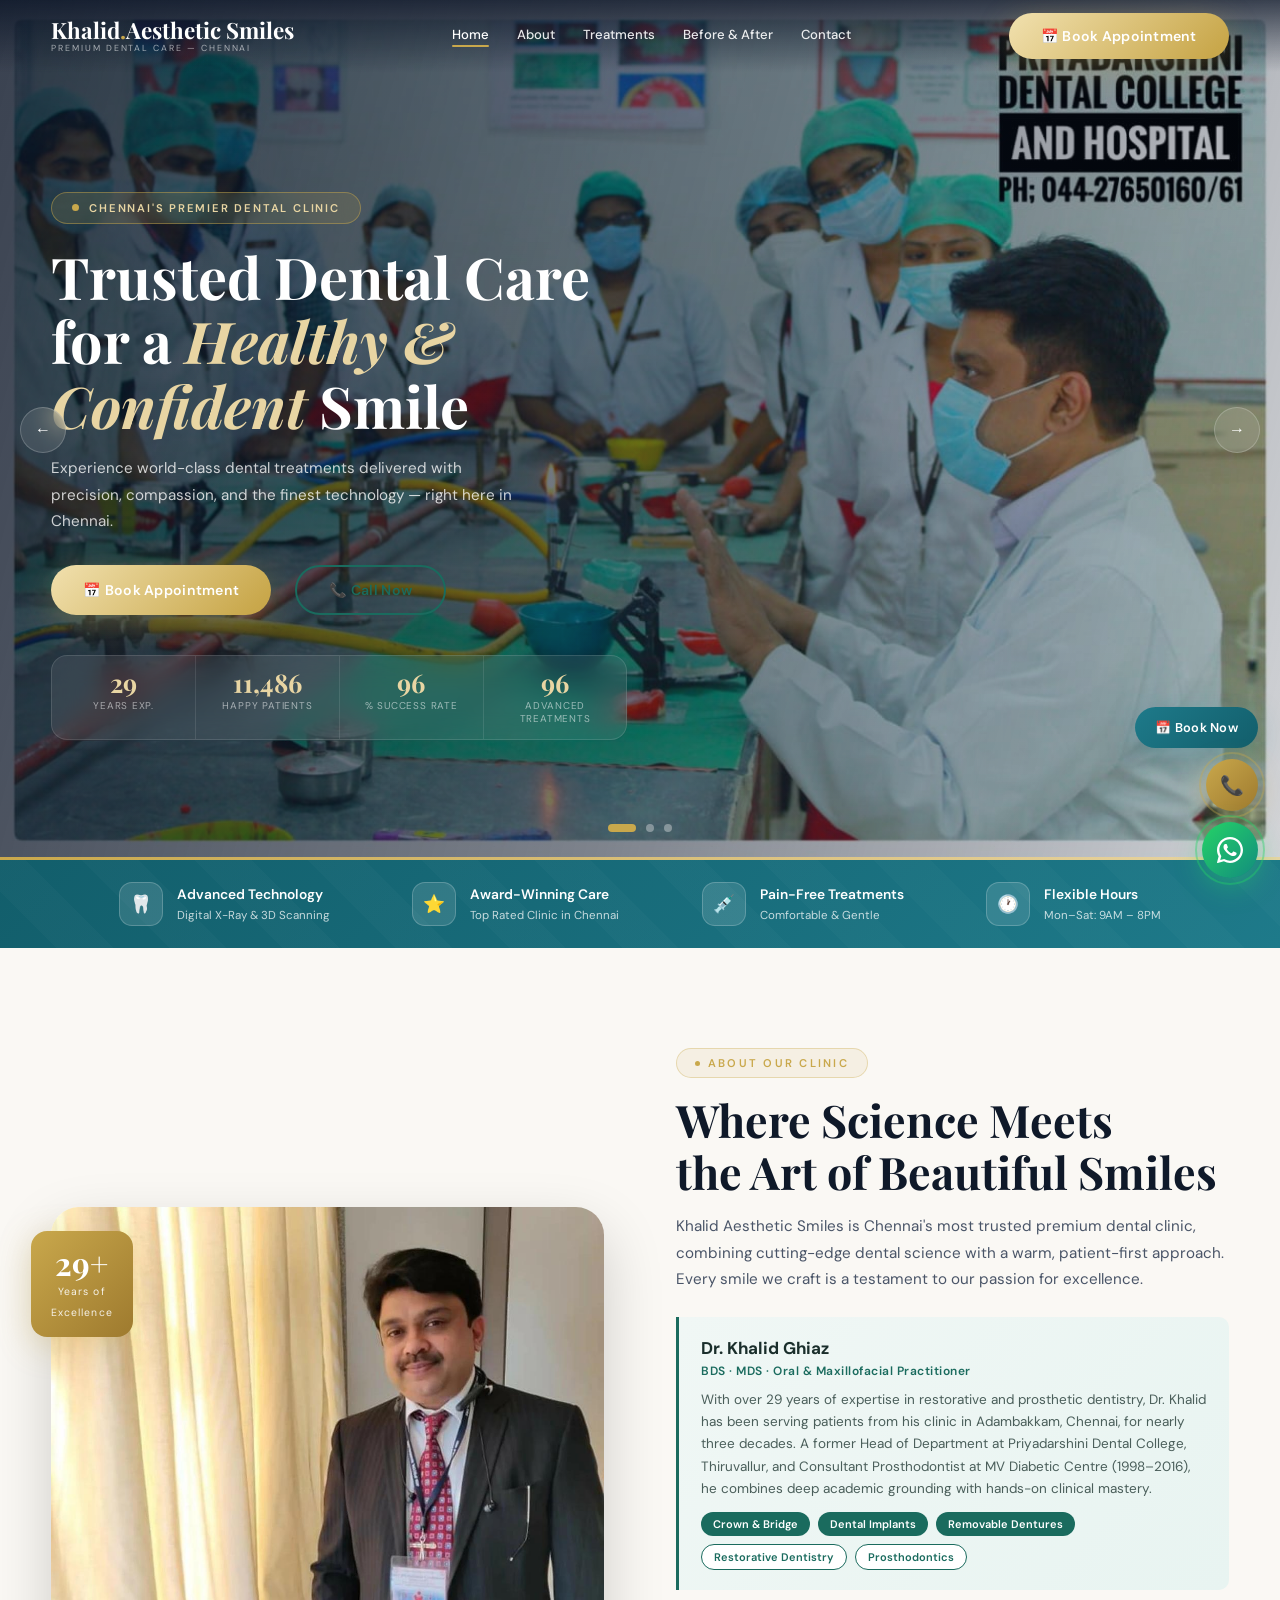
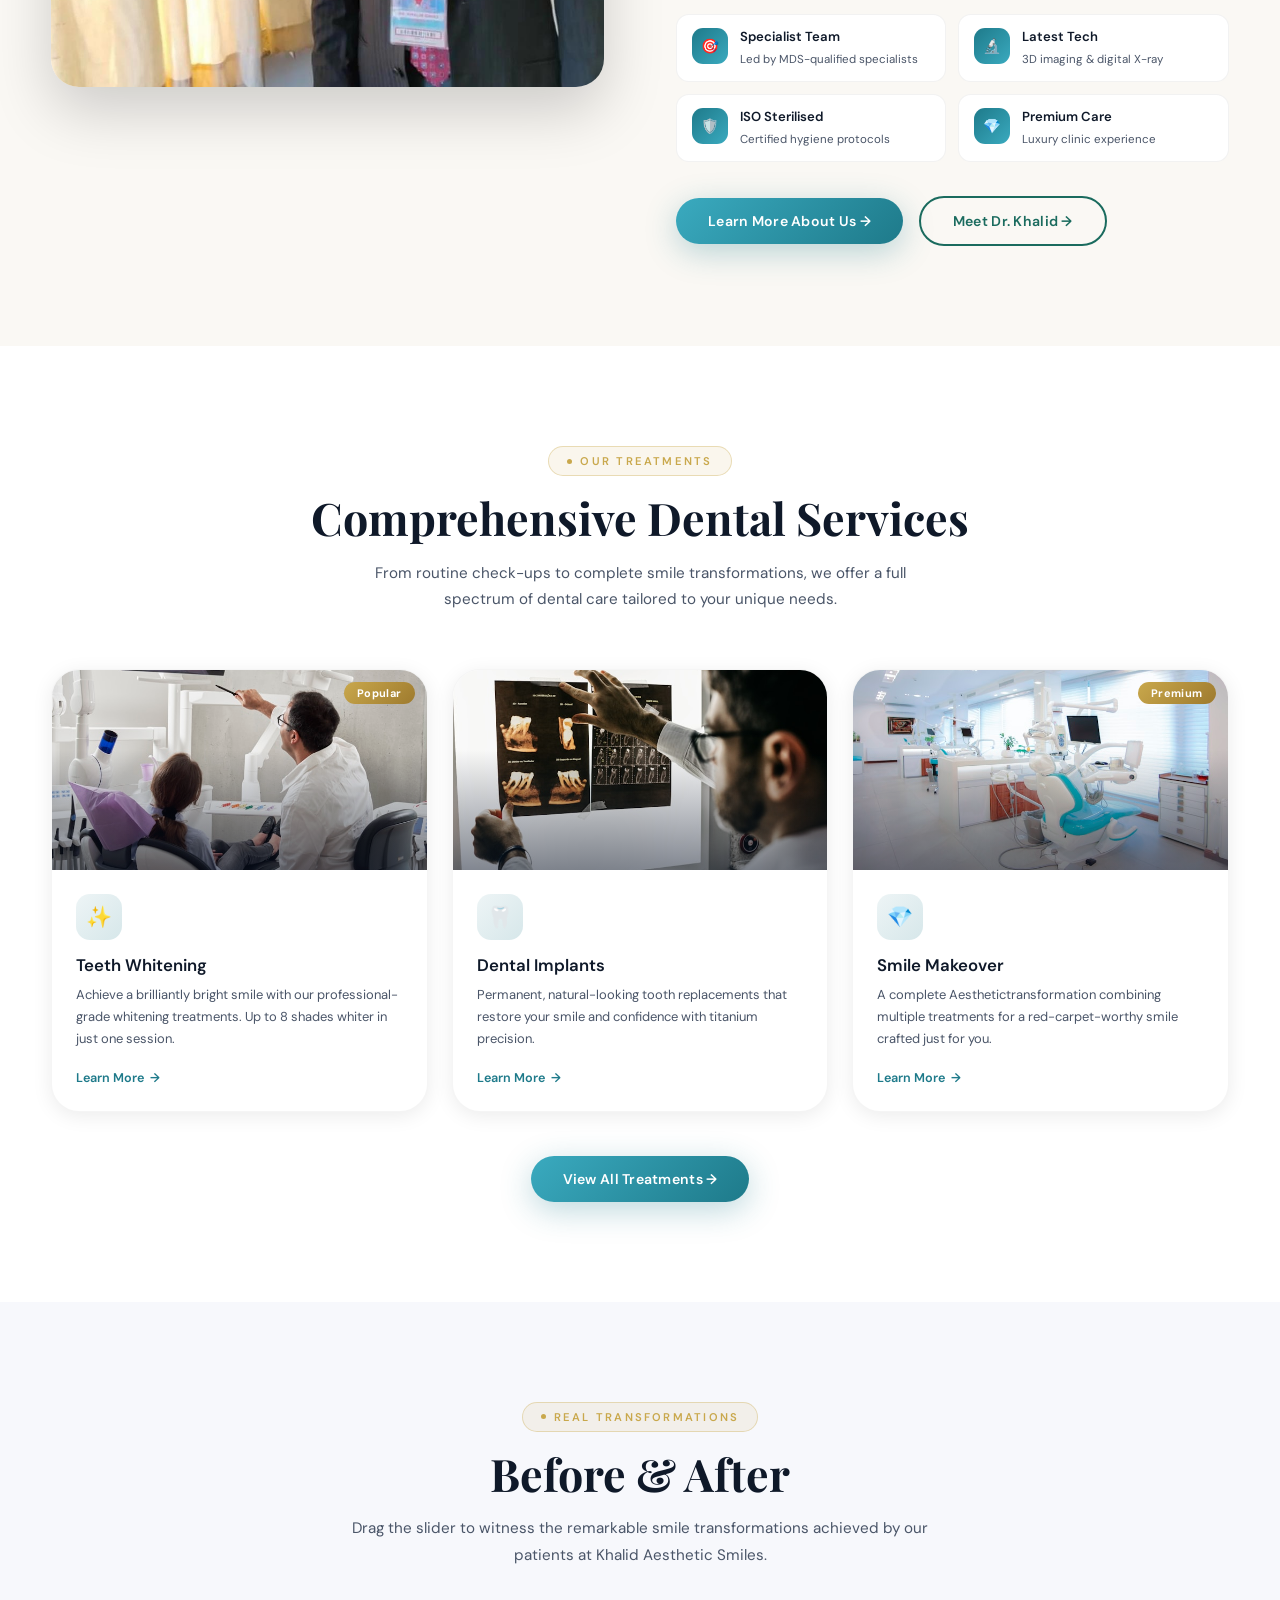
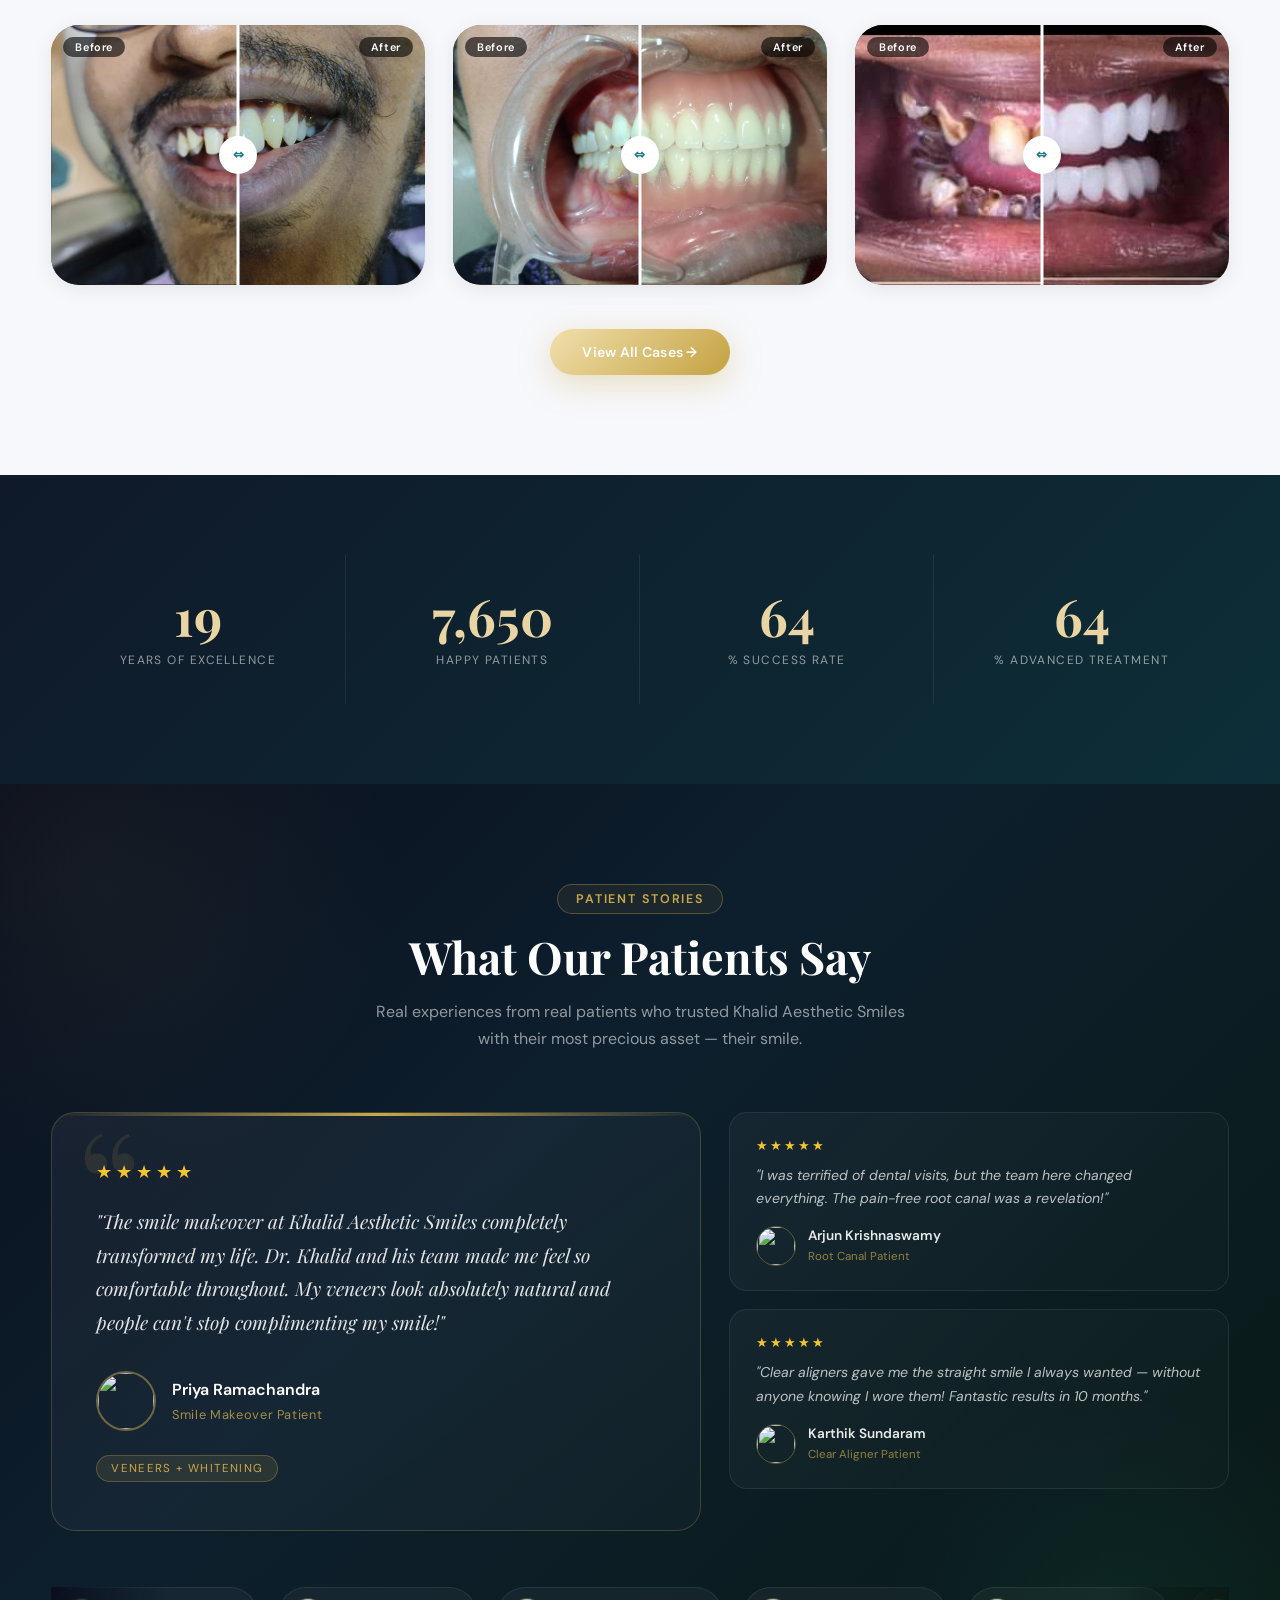
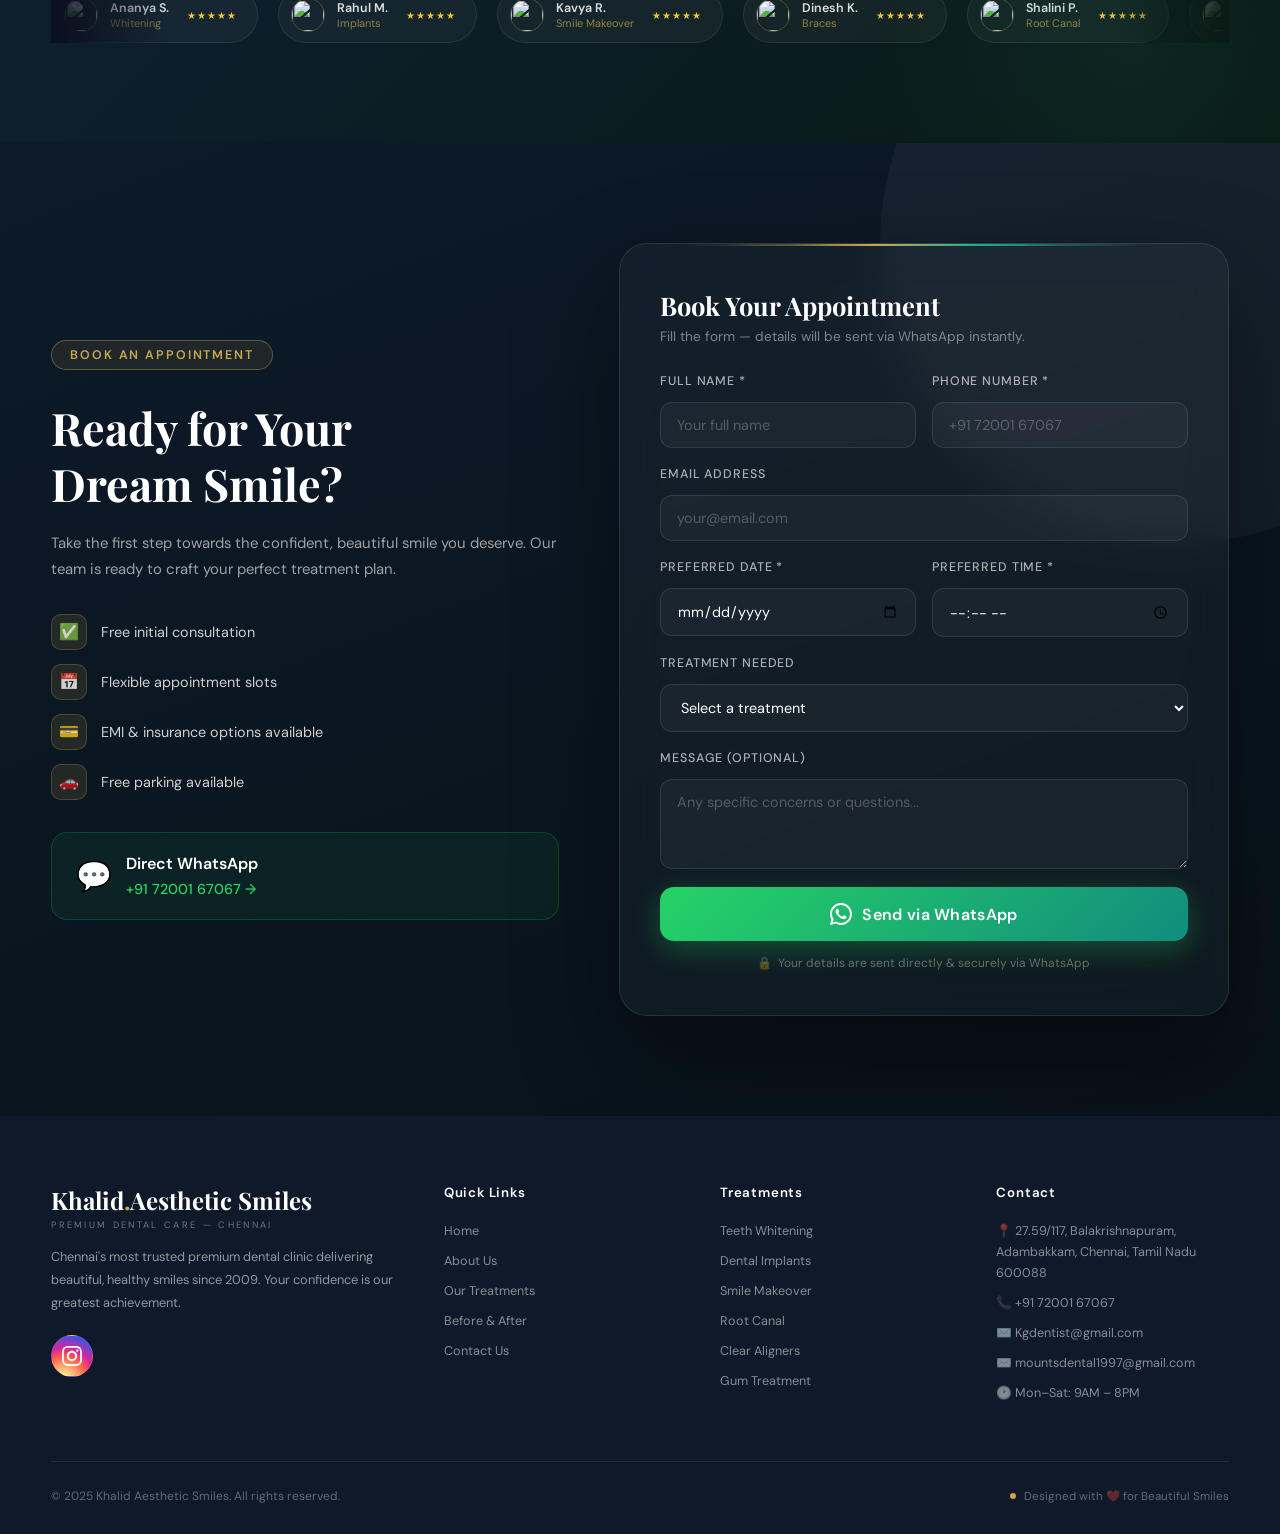
==== commit b2a609db: "Updated website design" ====
--- a/index.html
+++ b/index.html
@@ -3,8 +3,8 @@
 <head>
 <meta charset="UTF-8">
 <meta name="viewport" content="width=device-width, initial-scale=1.0">
-<title>Khalid Esthetic Smiles | Premium Dental Care – Chennai</title>
-<meta name="description" content="Khalid Esthetic Smiles – Chennai's trusted premium dental clinic. Teeth whitening, implants, smile makeovers, braces, root canals & more.">
+<title>Khalid Aesthetic Smiles | Premium Dental Care – Chennai</title>
+<meta name="description" content="Khalid Aesthetic Smiles – Chennai's trusted premium dental clinic. Teeth whitening, implants, smile makeovers, braces, root canals & more.">
 <link rel="preconnect" href="https://fonts.googleapis.com">
 <link href="https://fonts.googleapis.com/css2?family=Playfair+Display:ital,wght@0,400;0,600;0,700;1,400;1,600&family=DM+Sans:wght@300;400;500;600&display=swap" rel="stylesheet">
 <link rel="stylesheet" href="css/style.css">
@@ -540,6 +540,38 @@
   .appt-form-wrap { padding: 28px 22px; }
   .test-featured { padding: 32px 26px; }
 }
+.dr-bio {
+  background: linear-gradient(135deg, #f0f7f5 0%, #e8f4f1 100%);
+  border-left: 3px solid #1a6b5e;
+  border-radius: 0 10px 10px 0;
+  padding: 20px 22px;
+  margin: 22px 0;
+}
+.dr-name { font-size: 17px; font-weight: 700; color: #1a2e2b; margin-bottom: 4px; }
+.dr-creds { font-size: 12px; color: #1a6b5e; letter-spacing: 0.5px; font-weight: 600; margin-bottom: 10px; }
+.dr-bio-text { font-size: 13.5px; color: #4a5e5a; line-height: 1.65; }
+.specialties { display: flex; flex-wrap: wrap; gap: 8px; margin-top: 12px; }
+.spec-pill { background: #1a6b5e; color: white; font-size: 11px; padding: 5px 12px; border-radius: 20px; font-weight: 600; }
+.spec-pill.light { background: white; color: #1a6b5e; border: 1.5px solid #1a6b5e; }
+.btn-outline { background: transparent; color: #1a6b5e; border: 2px solid #1a6b5e; margin-left: 12px; }
+.footer-socials { display: flex; gap: 10px; align-items: center; flex-wrap: wrap; }
+
+.social-btn {
+  display: inline-flex;
+  align-items: center;
+  justify-content: center;
+  width: 42px;
+  height: 42px;
+  border-radius: 50%;
+  text-decoration: none;
+  transition: transform 0.18s, opacity 0.18s;
+}
+.social-btn:hover { transform: scale(1.1); opacity: 0.88; }
+
+.social-btn.fb { background: #1877F2; }
+.social-btn.ig { background: radial-gradient(circle at 30% 107%, #fdf497 0%, #fdf497 5%, #fd5949 45%, #d6249f 60%, #285AEB 90%); }
+.social-btn.yt { background: #FF0000; }
+.social-btn.li { background: #0A66C2; }
 </style>
 </head>
 <body>
@@ -611,7 +643,7 @@
       </p>
       <div class="hero-btns">
         <button class="btn btn-gold" onclick="scrollToAppt()">📅 Book Appointment</button>
-        <a class="btn btn-outline" href="tel:+919042985433">📞 Call Now</a>
+        <a class="btn btn-outline" href="tel:+917200167067">📞 Call Now</a>
       </div>
       <div class="hero-stats">
         <div class="hero-stat">
@@ -674,13 +706,13 @@
     <div class="about-grid">
       <div class="about-img-wrap reveal-left">
         <div class="about-img-main">
-          <img src="img/about.jpg" alt="Khalid Dental Clinic">
-        </div>
-        <div class="about-img-float">
-          <img src="img/about1.jpg" alt="Doctor">
-        </div>
+          <img src="img/doctor.jpg" alt="Khalid Dental Clinic">
+        </div>
+        <!-- <div class="about-img-float">
+          <img src="img/c3.jpg" alt="Dr. Khalid Ghiaz">
+        </div> -->
         <div class="about-badge-float">
-          <strong>30+</strong>
+          <strong>29+</strong>
           <span>Years of<br>Excellence</span>
         </div>
       </div>
@@ -688,21 +720,36 @@
         <div class="section-tag">About Our Clinic</div>
         <h2 class="section-title">Where Science Meets<br>the Art of Beautiful Smiles</h2>
         <p class="section-sub">Khalid Aesthetic Smiles is Chennai's most trusted premium dental clinic, combining cutting-edge dental science with a warm, patient-first approach. Every smile we craft is a testament to our passion for excellence.</p>
-        <p class="section-sub" style="margin-top:14px">Our state-of-the-art clinic is equipped with the latest dental technology, ensuring every procedure is precise, comfortable, and delivers lasting results.</p>
+
+        <!-- DR. KHALID BIO BLOCK -->
+        <div class="dr-bio">
+          <div class="dr-name">Dr. Khalid Ghiaz</div>
+          <div class="dr-creds">BDS · MDS · Oral &amp; Maxillofacial Practitioner</div>
+          <p class="dr-bio-text">With over 29 years of expertise in restorative and prosthetic dentistry, Dr. Khalid has been serving patients from his clinic in Adambakkam, Chennai, for nearly three decades. A former Head of Department at Priyadarshini Dental College, Thiruvallur, and Consultant Prosthodontist at MV Diabetic Centre (1998–2016), he combines deep academic grounding with hands-on clinical mastery.</p>
+          <div class="specialties">
+            <span class="spec-pill">Crown &amp; Bridge</span>
+            <span class="spec-pill">Dental Implants</span>
+            <span class="spec-pill">Removable Dentures</span>
+            <span class="spec-pill light">Restorative Dentistry</span>
+            <span class="spec-pill light">Prosthodontics</span>
+          </div>
+        </div>
+
         <div class="about-features">
-          <div class="about-feat"><div class="feat-icon">🎯</div><div class="feat-text"><strong>Specialist Team</strong><span>Highly qualified specialists</span></div></div>
+          <div class="about-feat"><div class="feat-icon">🎯</div><div class="feat-text"><strong>Specialist Team</strong><span>Led by MDS-qualified specialists</span></div></div>
           <div class="about-feat"><div class="feat-icon">🔬</div><div class="feat-text"><strong>Latest Tech</strong><span>3D imaging &amp; digital X-ray</span></div></div>
           <div class="about-feat"><div class="feat-icon">🛡️</div><div class="feat-text"><strong>ISO Sterilised</strong><span>Certified hygiene protocols</span></div></div>
           <div class="about-feat"><div class="feat-icon">💎</div><div class="feat-text"><strong>Premium Care</strong><span>Luxury clinic experience</span></div></div>
         </div>
+
         <div style="margin-top:34px">
           <a class="btn btn-teal" href="pages/about.html">Learn More About Us →</a>
+          <a class="btn btn-outline" href="pages/doctor.html">Meet Dr. Khalid →</a>
         </div>
       </div>
     </div>
   </div>
 </section>
-
 <!-- ══ SERVICES ══ -->
 <section class="services">
   <div class="container">
@@ -746,7 +793,7 @@
         <div class="service-body">
           <div class="service-icon">💎</div>
           <h3>Smile Makeover</h3>
-          <p>A complete aesthetic transformation combining multiple treatments for a red-carpet-worthy smile crafted just for you.</p>
+          <p>A complete Aesthetictransformation combining multiple treatments for a red-carpet-worthy smile crafted just for you.</p>
           <a class="learn-more" href="pages/treatments.html">Learn More <span>→</span></a>
         </div>
       </div>
@@ -763,39 +810,37 @@
     <div class="ba-header">
       <div class="section-tag reveal">Real Transformations</div>
       <h2 class="section-title reveal d1">Before &amp; After</h2>
-      <p class="section-sub reveal d2">Drag the slider to witness the remarkable smile transformations achieved by our patients at Khalid Esthetic Smiles.</p>
+      <p class="section-sub reveal d2">Drag the slider to witness the remarkable smile transformations achieved by our patients at Khalid Aesthetic Smiles.</p>
     </div>
     <div class="ba-grid">
       <div class="ba-card reveal d1">
         <div class="ba-compare" id="ba1">
-          <div class="ba-before"><img src="img/t2.jpg" alt="Before"></div>
-          <div class="ba-after" id="ba1-after"><img src="img/t1.jpg" alt="After"></div>
+          <div class="ba-before"><img src="img/t4.jpg" alt="Before"></div>
+          <div class="ba-after" id="ba1-after"><img src="img/t3.jpg" alt="After"></div>
           <div class="ba-divider" id="ba1-div"></div>
           <div class="ba-handle" id="ba1-hdl">⇔</div>
           <div class="ba-labels"><span class="ba-label">Before</span><span class="ba-label">After</span></div>
         </div>
-        <div class="ba-info"><h3>Complete Smile Makeover</h3><p>Stained, chipped, and misaligned teeth — transformed with veneers and whitening.</p><span class="ba-tag">Veneers + Whitening</span></div>
-      </div>
+         </div>
       <div class="ba-card reveal d2">
         <div class="ba-compare" id="ba2">
-          <div class="ba-before"><img src="img/t4.jpg" alt="Before"></div>
-          <div class="ba-after" id="ba2-after"><img src="img/t3.jpg" alt="After"></div>
+          <div class="ba-before"><img src="img/t1.jpg" alt="Before"></div>
+          <div class="ba-after" id="ba2-after"><img src="img/t2.jpg" alt="After"></div>
           <div class="ba-divider" id="ba2-div"></div>
           <div class="ba-handle" id="ba2-hdl">⇔</div>
           <div class="ba-labels"><span class="ba-label">Before</span><span class="ba-label">After</span></div>
         </div>
-        <div class="ba-info"><h3>Dental Implant Result</h3><p>Missing front tooth — restored with a titanium implant and zirconia crown.</p><span class="ba-tag">Dental Implant</span></div>
-      </div>
+        
+       </div>
       <div class="ba-card reveal d3">
         <div class="ba-compare" id="ba3">
-          <div class="ba-before"><img src="img/t6.jpg" alt="Before"></div>
-          <div class="ba-after" id="ba3-after"><img src="img/t5.jpg" alt="After"></div>
+          <div class="ba-before"><img src="img/t5.jpg" alt="Before"></div>
+          <div class="ba-after" id="ba3-after"><img src="img/t6.jpg" alt="After"></div>
           <div class="ba-divider" id="ba3-div"></div>
           <div class="ba-handle" id="ba3-hdl">⇔</div>
           <div class="ba-labels"><span class="ba-label">Before</span><span class="ba-label">After</span></div>
         </div>
-        <div class="ba-info"><h3>Orthodontic Correction</h3><p>Crowded, overlapping teeth — straightened with clear aligner therapy.</p><span class="ba-tag">Clear Aligners</span></div>
-      </div>
+       </div>
     </div>
     <div style="text-align:center;margin-top:44px">
       <a class="btn btn-gold" href="pages/before-after.html">View All Cases →</a>
@@ -823,7 +868,7 @@
     <div class="test-header">
       <div class="section-tag">Patient Stories</div>
       <h2 class="section-title">What Our Patients Say</h2>
-      <p class="section-sub">Real experiences from real patients who trusted Khalid Esthetic Smiles with their most precious asset — their smile.</p>
+      <p class="section-sub">Real experiences from real patients who trusted Khalid Aesthetic Smiles with their most precious asset — their smile.</p>
     </div>
 
     <!-- Featured + Stack Layout -->
@@ -837,7 +882,7 @@
           <span class="tf-star">★</span><span class="tf-star">★</span><span class="tf-star">★</span>
         </div>
         <p class="tf-text" id="featuredText">
-          "The smile makeover at Khalid Esthetic Smiles completely transformed my life. Dr. Khalid and his team made me feel so comfortable throughout. My veneers look absolutely natural and people can't stop complimenting my smile!"
+          "The smile makeover at Khalid Aesthetic Smiles completely transformed my life. Dr. Khalid and his team made me feel so comfortable throughout. My veneers look absolutely natural and people can't stop complimenting my smile!"
         </p>
         <div class="tf-author">
           <div class="tf-avatar">
@@ -920,7 +965,7 @@
           <div style="font-size:1.8rem;flex-shrink:0;">💬</div>
           <div>
             <div style="color:#fff;font-weight:600;margin-bottom:4px;">Direct WhatsApp</div>
-            <a href="https://wa.me/919042985433" target="_blank" style="color:#25D366;font-size:0.9rem;text-decoration:none;font-weight:500;">+91 90429 85433 →</a>
+            <a href="https://wa.me/917200167067" target="_blank" style="color:#25D366;font-size:0.9rem;text-decoration:none;font-weight:500;">+91 72001 67067 →</a>
           </div>
         </div>
       </div>
@@ -937,7 +982,7 @@
             </div>
             <div class="form-group">
               <label>Phone Number *</label>
-              <input type="tel" id="fPhone" placeholder="+91 98765 43210">
+              <input type="tel" id="fPhone" placeholder="+91 72001 67067">
             </div>
           </div>
           <div class="form-group">
@@ -983,7 +1028,7 @@
           <div class="check">🎉</div>
           <h4>Appointment Requested!</h4>
           <p>Your details have been sent to us via WhatsApp. We'll confirm your appointment very soon!</p>
-          <a class="wa-link" href="https://wa.me/919042985433" target="_blank">
+          <a class="wa-link" href="https://wa.me/917200167067" target="_blank">
             <svg width="18" height="18" viewBox="0 0 24 24" fill="white"><path d="M17.472 14.382c-.297-.149-1.758-.867-2.03-.967-.273-.099-.471-.148-.67.15-.197.297-.767.966-.94 1.164-.173.199-.347.223-.644.075-.297-.15-1.255-.463-2.39-1.475-.883-.788-1.48-1.761-1.653-2.059-.173-.297-.018-.458.13-.606.134-.133.298-.347.446-.52.149-.174.198-.298.298-.497.099-.198.05-.371-.025-.52-.075-.149-.669-1.612-.916-2.207-.242-.579-.487-.5-.669-.51-.173-.008-.371-.01-.57-.01-.198 0-.52.074-.792.372-.272.297-1.04 1.016-1.04 2.479 0 1.462 1.065 2.875 1.213 3.074.149.198 2.096 3.2 5.077 4.487.709.306 1.262.489 1.694.625.712.227 1.36.195 1.871.118.571-.085 1.758-.719 2.006-1.413.248-.694.248-1.289.173-1.413-.074-.124-.272-.198-.57-.347z"/><path d="M12 0C5.373 0 0 5.373 0 12c0 2.114.548 4.103 1.508 5.836L.057 23.293a.5.5 0 00.607.65l5.674-1.484A11.945 11.945 0 0012 24c6.627 0 12-5.373 12-12S18.627 0 12 0zm0 21.818a9.794 9.794 0 01-4.964-1.349l-.356-.212-3.668.96.977-3.572-.232-.368A9.818 9.818 0 012.182 12C2.182 6.578 6.578 2.182 12 2.182S21.818 6.578 21.818 12 17.422 21.818 12 21.818z"/></svg>
             Chat on WhatsApp
           </a>
@@ -1001,12 +1046,14 @@
         <div class="flogo">Khalid<span style="color:var(--gold)">.</span>Aesthetic Smiles</div>
         <div style="font-size:0.58rem;letter-spacing:0.25em;text-transform:uppercase;color:rgba(255,255,255,0.4);margin-top:3px">Premium Dental Care — Chennai</div>
         <p class="footer-about">Chennai's most trusted premium dental clinic delivering beautiful, healthy smiles since 2009. Your confidence is our greatest achievement.</p>
-        <div class="footer-socials">
-          <a class="social-btn" href="#" title="Facebook">f</a>
-          <a class="social-btn" href="#" title="Instagram">📷</a>
-          <a class="social-btn" href="#" title="YouTube">▶</a>
-          <a class="social-btn" href="#" title="LinkedIn">in</a>
-        </div>
+       <div class="footer-socials">
+  
+  <!-- Instagram -->
+  <a class="social-btn ig" href="https://www.instagram.com/khalidsdentalcare?igsh=MTF2djk2amh2d2V0Zw%3D%3D" title="Instagram" aria-label="Instagram" target="_blank">
+    <svg width="20" height="20" viewBox="0 0 24 24" fill="#fff"><path d="M12 2.163c3.204 0 3.584.012 4.85.07 3.252.148 4.771 1.691 4.919 4.919.058 1.265.069 1.645.069 4.849 0 3.205-.012 3.584-.069 4.849-.149 3.225-1.664 4.771-4.919 4.919-1.266.058-1.644.07-4.85.07-3.204 0-3.584-.012-4.849-.07-3.26-.149-4.771-1.699-4.919-4.92-.058-1.265-.07-1.644-.07-4.849 0-3.204.013-3.583.07-4.849.149-3.227 1.664-4.771 4.919-4.919 1.266-.057 1.645-.069 4.849-.069zm0-2.163c-3.259 0-3.667.014-4.947.072-4.358.2-6.78 2.618-6.98 6.98-.059 1.281-.073 1.689-.073 4.948 0 3.259.014 3.668.072 4.948.2 4.358 2.618 6.78 6.98 6.98 1.281.058 1.689.072 4.948.072 3.259 0 3.668-.014 4.948-.072 4.354-.2 6.782-2.618 6.979-6.98.059-1.28.073-1.689.073-4.948 0-3.259-.014-3.667-.072-4.947-.196-4.354-2.617-6.78-6.979-6.98-1.281-.059-1.69-.073-4.949-.073zm0 5.838c-3.403 0-6.162 2.759-6.162 6.162s2.759 6.163 6.162 6.163 6.162-2.759 6.162-6.163c0-3.403-2.759-6.162-6.162-6.162zm0 10.162c-2.209 0-4-1.79-4-4 0-2.209 1.791-4 4-4s4 1.791 4 4c0 2.21-1.791 4-4 4zm6.406-11.845c-.796 0-1.441.645-1.441 1.44s.645 1.44 1.441 1.44c.795 0 1.439-.645 1.439-1.44s-.644-1.44-1.439-1.44z"/></svg>
+  </a>
+
+</div>
       </div>
       <div class="footer-col">
         <h4>Quick Links</h4>
@@ -1033,7 +1080,7 @@
         <h4>Contact</h4>
         <ul>
           <li><a href="#">📍 27.59/117, Balakrishnapuram, Adambakkam, Chennai, Tamil Nadu 600088</a></li>
-          <li><a href="tel:+919042985433">📞 +91 90429 85433</a></li>
+          <li><a href="tel:+917200167067">📞 +91 72001 67067</a></li>
           <li><a href="mailto:Kgdentist@gmail.com ">✉️ Kgdentist@gmail.com </a></li>
           <li><a href="mailto:mountsdental1997@gmail.com">✉️ mountsdental1997@gmail.com </a></li>
           <li><a href="#">🕐 Mon–Sat: 9AM – 8PM</a></li>
@@ -1041,7 +1088,7 @@
       </div>
     </div>
     <div class="footer-bottom">
-      <div class="footer-copy">© 2025 Khalid Esthetic Smiles. All rights reserved.</div>
+      <div class="footer-copy">© 2025 Khalid Aesthetic Smiles. All rights reserved.</div>
       <div class="footer-badge"><div class="gold-dot"></div>Designed with ❤️ for Beautiful Smiles</div>
     </div>
   </div>
@@ -1052,11 +1099,11 @@
   <button class="float-book" onclick="scrollToAppt()">📅 Book Now</button>
   <div class="float-call-wrap">
     <span class="float-tooltip">Call Us</span>
-    <a class="float-call" href="tel:+919042985433" title="Call Us">📞</a>
+    <a class="float-call" href="tel:+917200167067" title="Call Us">📞</a>
   </div>
   <div class="float-wa-wrap">
     <span class="float-tooltip">WhatsApp Us</span>
-    <a class="float-wa" href="https://wa.me/919042985433" target="_blank" title="WhatsApp Us">
+    <a class="float-wa" href="https://wa.me/917200167067" target="_blank" title="WhatsApp Us">
       <svg width="26" height="26" viewBox="0 0 24 24" fill="white"><path d="M17.472 14.382c-.297-.149-1.758-.867-2.03-.967-.273-.099-.471-.148-.67.15-.197.297-.767.966-.94 1.164-.173.199-.347.223-.644.075-.297-.15-1.255-.463-2.39-1.475-.883-.788-1.48-1.761-1.653-2.059-.173-.297-.018-.458.13-.606.134-.133.298-.347.446-.52.149-.174.198-.298.298-.497.099-.198.05-.371-.025-.52-.075-.149-.669-1.612-.916-2.207-.242-.579-.487-.5-.669-.51-.173-.008-.371-.01-.57-.01-.198 0-.52.074-.792.372-.272.297-1.04 1.016-1.04 2.479 0 1.462 1.065 2.875 1.213 3.074.149.198 2.096 3.2 5.077 4.487.709.306 1.262.489 1.694.625.712.227 1.36.195 1.871.118.571-.085 1.758-.719 2.006-1.413.248-.694.248-1.289.173-1.413-.074-.124-.272-.198-.57-.347z"/><path d="M12 0C5.373 0 0 5.373 0 12c0 2.114.548 4.103 1.508 5.836L.057 23.293a.5.5 0 00.607.65l5.674-1.484A11.945 11.945 0 0012 24c6.627 0 12-5.373 12-12S18.627 0 12 0zm0 21.818a9.794 9.794 0 01-4.964-1.349l-.356-.212-3.668.96.977-3.572-.232-.368A9.818 9.818 0 012.182 12C2.182 6.578 6.578 2.182 12 2.182S21.818 6.578 21.818 12 17.422 21.818 12 21.818z"/></svg>
     </a>
   </div>
@@ -1083,7 +1130,7 @@
     badge: 'Dental Implant'
   },
   {
-    text: '"Clear aligners from Khalid Esthetic Smiles gave me the straight smile I always wanted — without anyone knowing I was wearing them! Fantastic results in just 10 months."',
+    text: '"Clear aligners from Khalid Aesthetic Smiles gave me the straight smile I always wanted — without anyone knowing I was wearing them! Fantastic results in just 10 months."',
     img: 'https://images.unsplash.com/photo-1507003211169-0a1dd7228f2d?w=100&q=80',
     name: 'Karthik Sundaram',
     role: 'Clear Aligner Patient',
@@ -1152,9 +1199,9 @@
 *Time:* ${formattedTime || 'Not specified'}
 *Treatment:* ${treatment || 'Not specified'}${message ? `\n *Message:* ${message}` : ''}
 ━━━━━━━━━━━━━━━━━━━
-Sent from *Khalid Esthetic Smiles* Website`;
-
-  const waURL = `https://wa.me/919042985433?text=${encodeURIComponent(waMessage)}`;
+Sent from *Khalid Aesthetic Smiles* Website`;
+
+  const waURL = `https://wa.me/917200167067?text=${encodeURIComponent(waMessage)}`;
 
   // Show success state
   document.getElementById('apptForm').style.display    = 'none';
--- a/css/style.css
+++ b/css/style.css
@@ -1,5 +1,5 @@
 /* ══════════════════════════════════════════════
-   KHALID ESTHETIC SMILES — MASTER STYLESHEET
+   KHALID Aesthetic SMILES — MASTER STYLESHEET
    ══════════════════════════════════════════════ */
 
 @import url('https://fonts.googleapis.com/css2?family=Playfair+Display:ital,wght@0,400;0,600;0,700;1,400;1,600&family=DM+Sans:wght@300;400;500;600&family=DM+Serif+Display:ital@0;1&display=swap');
@@ -182,9 +182,9 @@
   background:linear-gradient(105deg,rgba(8,18,36,0.80) 0%,rgba(8,18,36,0.52) 55%,rgba(8,18,36,0.18) 100%);
 }
 
-.slide-1 .slide-bg { background-image:url('https://images.unsplash.com/photo-1606811971618-4486d14f3f99?w=1800&q=90'); }
-.slide-2 .slide-bg { background-image:url('https://images.unsplash.com/photo-1629909615184-74f495363b67?w=1800&q=90'); }
-.slide-3 .slide-bg { background-image:url('https://images.unsplash.com/photo-1588776814546-1ffcf47267a5?w=1800&q=90'); }
+.slide-1 .slide-bg { background-image:url('../img/banner_image1.jpg'); }
+.slide-2 .slide-bg { background-image:url('../img/banner_image2.jpg'); }
+.slide-3 .slide-bg { background-image:url('../img/banner_image1.jpg'); }
 
 /* ✅ Hero Content — properly spaced below navbar */
 .hero-content {
